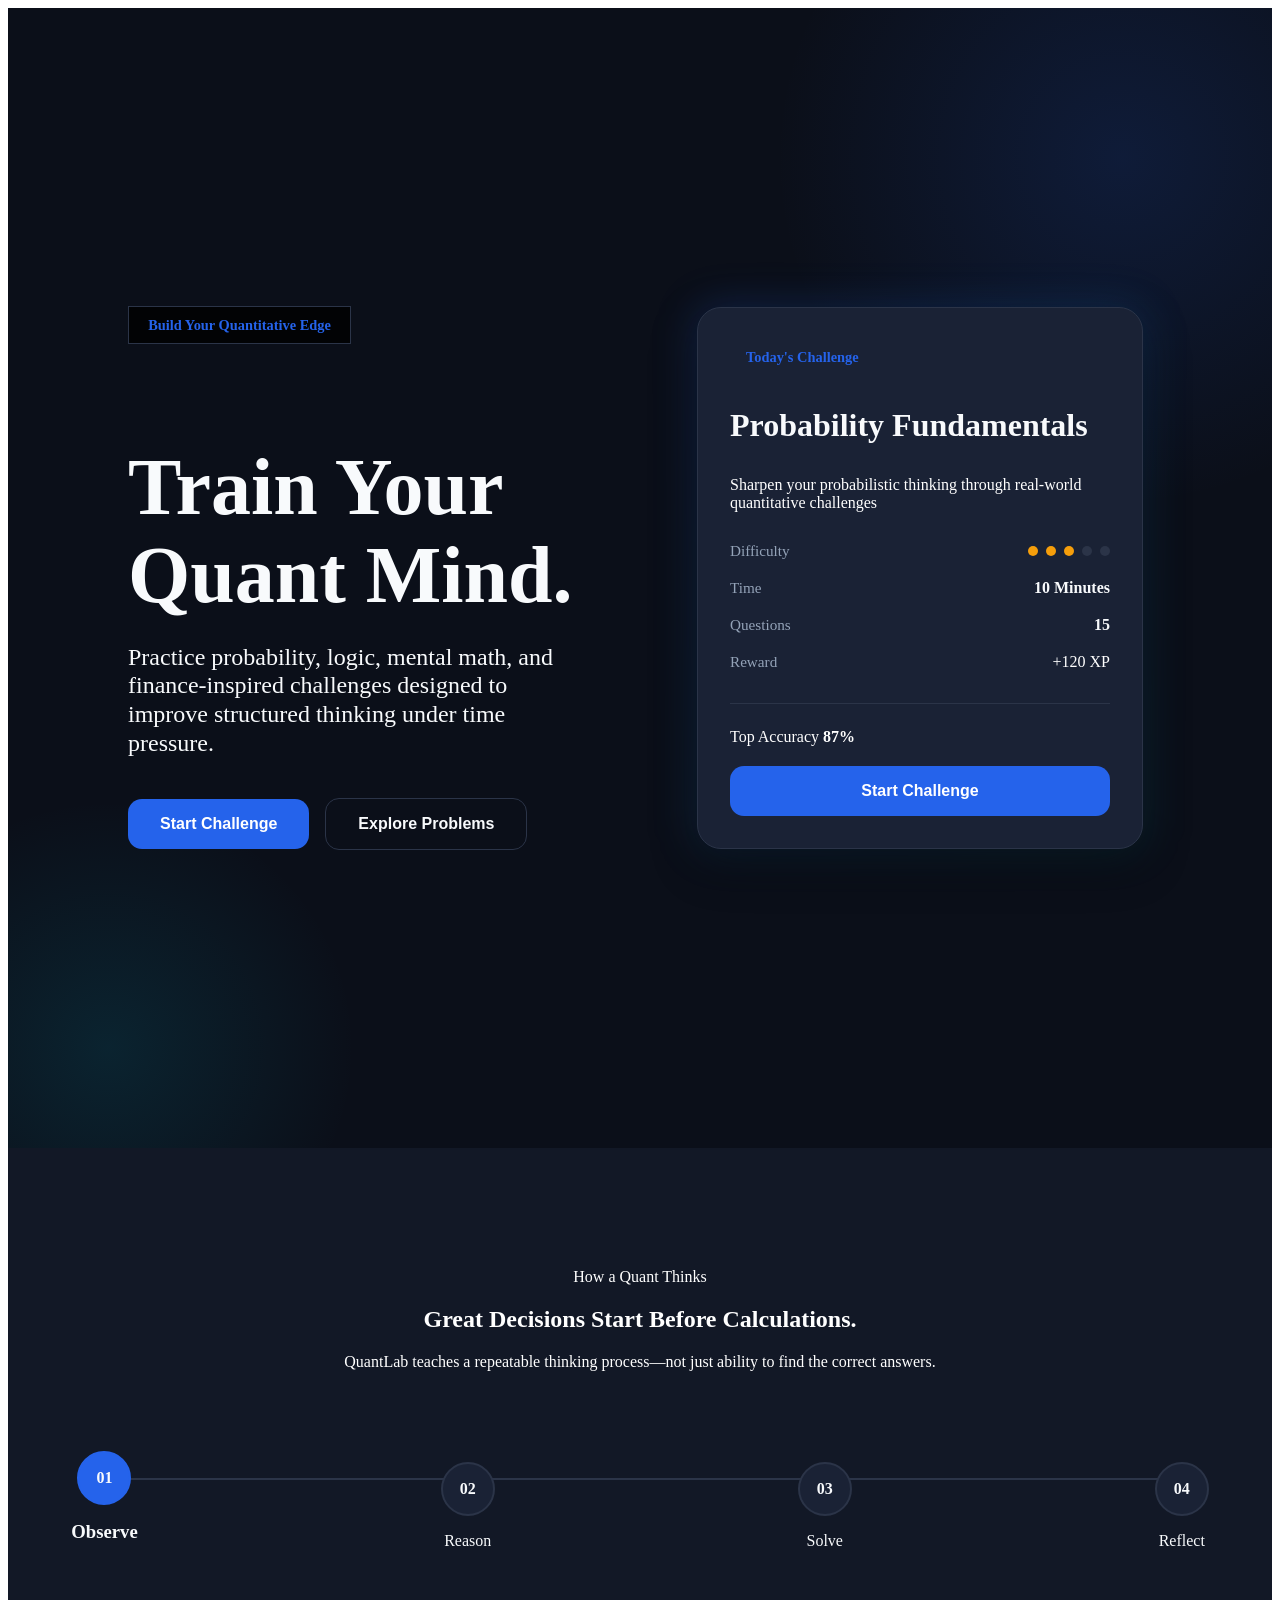
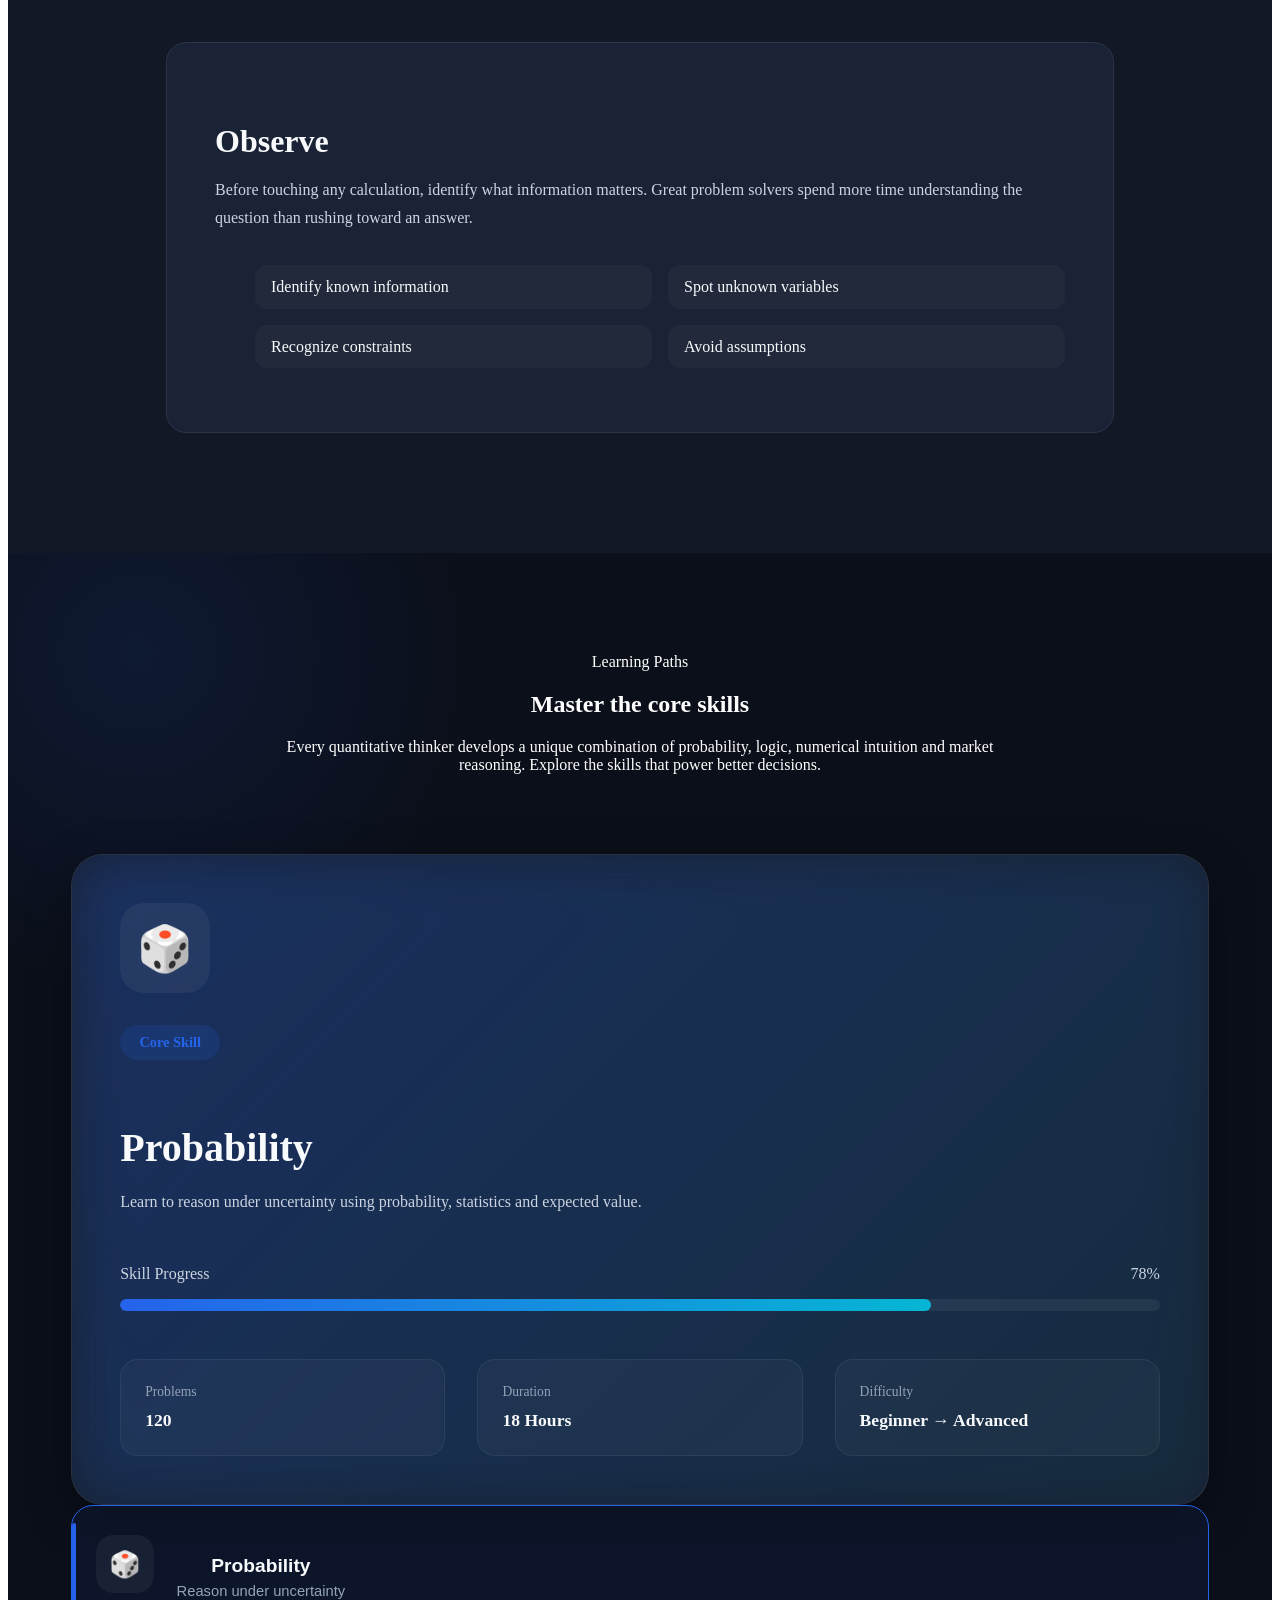
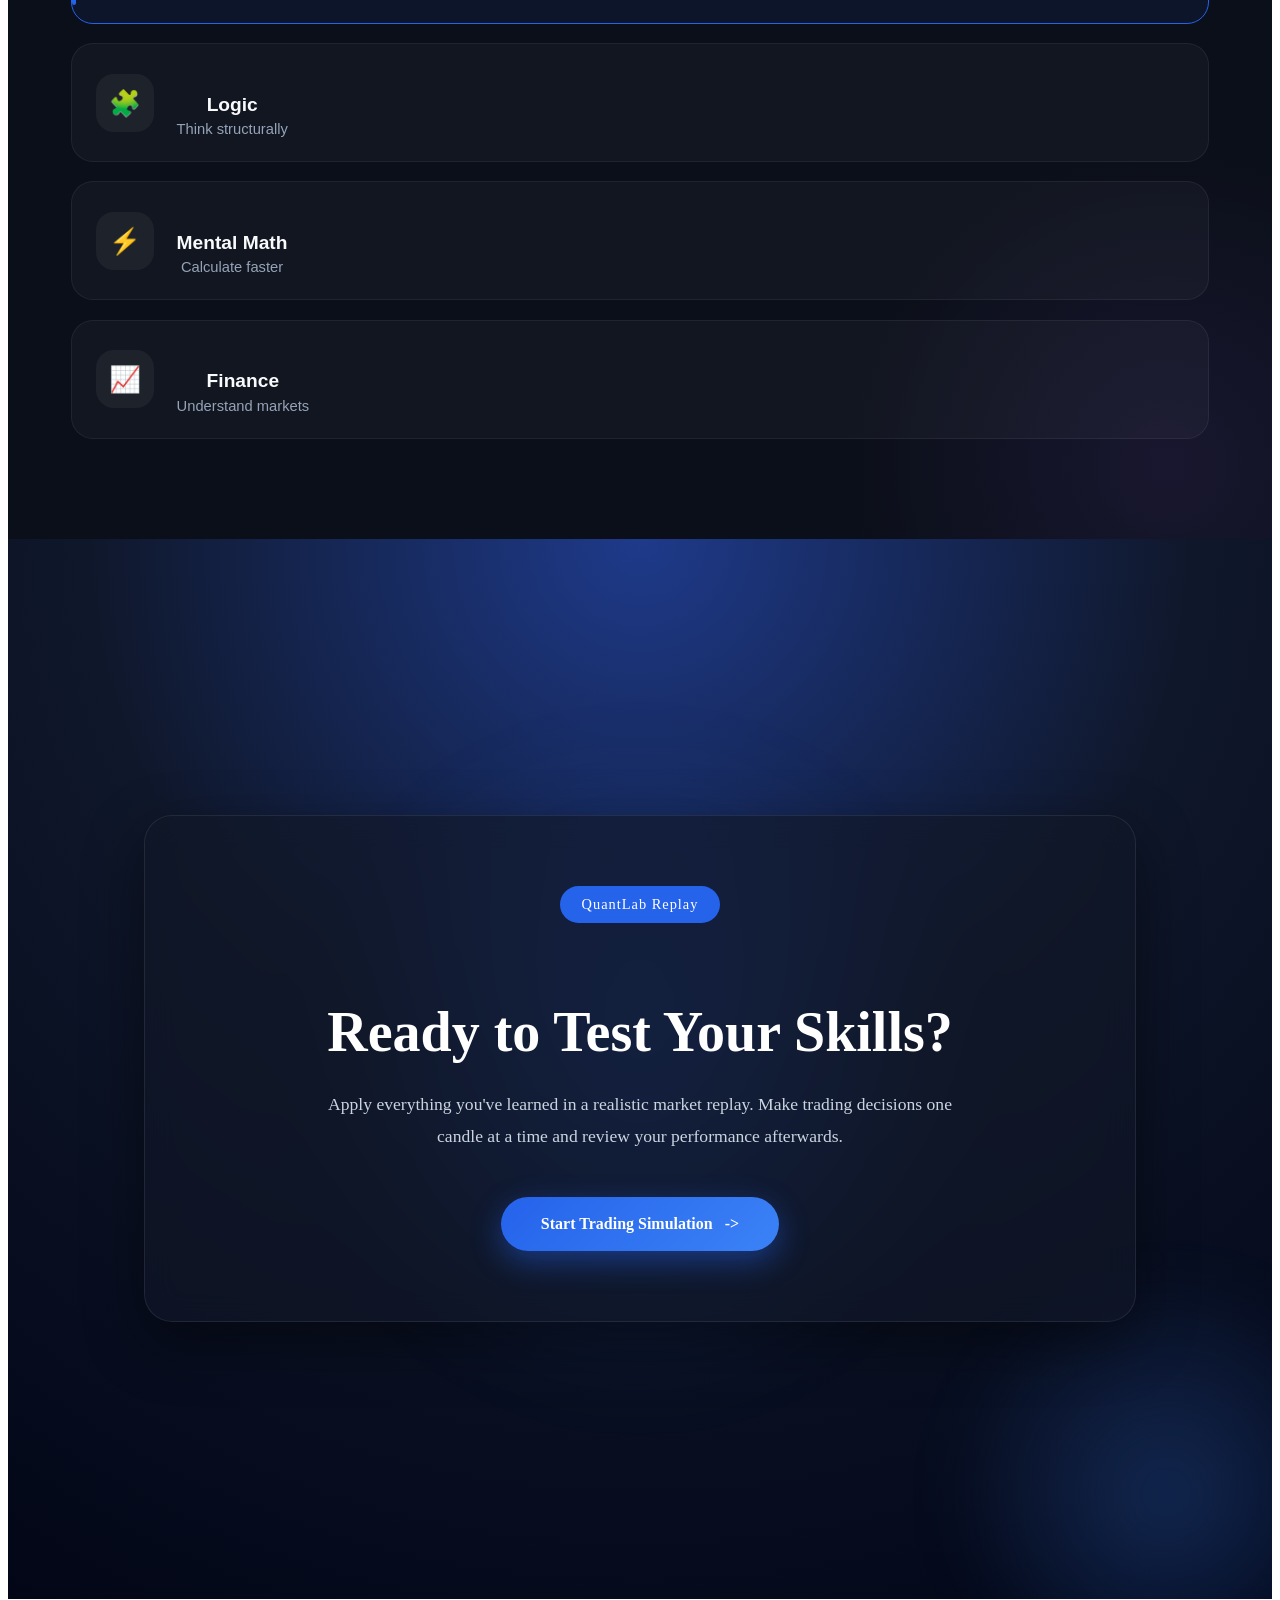
==== index.html @ b941dbea "Initial QuantLab MVP" ====
<!DOCTYPE html
<html lang="en">
<head>
    <meta charset="UTF-8">
    <meta name="viewport" content="width=device-width, initial-scale=1.0">
    <title>Document</title>
    <link rel="stylesheet" href="css/global.css">
    <link rel="stylesheet" href="css/theme.css">
    <link rel="stylesheet" href="css/header.css">
    <link rel="stylesheet" href="css/hero.css">
    <link rel="stylesheet" href="css/thinking.css">
    <link rel="stylesheet" href="css/footer.css">
    <link rel="stylesheet" href="css/daily-challenge.css">
    <link rel="stylesheet" href="css/responsive.css">
    <link rel="stylesheet" href="css/learning.css">
    <link rel="stylesheet" href="css/skills.css">
    <link rel="stylesheet" href="css/simulator.css">
    
    <!-- <link rel="stylesheet" href="css/daily-challenge.css"> -->
</head>
<body>
    
<main class="main">

    <!-- ================= HERO ================= -->

    <section class="hero">

        <div class="container">

            <div class="hero__content">

                <!-- Left Side -->
                <div class="hero__left">

                    <span class="hero__badge">
                        Build Your Quantitative Edge
                    </span>

                    <h1 class="hero__title">
                        Train Your Quant Mind.
                    </h1>

                    <p class="hero__description">
                        Practice probability, logic, mental math, and finance-inspired
                        challenges designed to improve structured thinking under
                        time pressure.
                    </p>

                    <div class="hero__buttons">

                        <button class="btn btn-primary">
                            Start Challenge
                        </button>

                        <button class="btn btn-secondary">
                            Explore Problems
                        </button>

                    </div>

                </div>

                <!-- Right Side -->

               <!-- Right Side -->

                <div class="hero__right">

                    <div class="hero-card">

                        <div class="hero-card__header">

                            <span class="hero-card__badge">
                                Today's Challenge
                            </span>

                        </div>

                        <div class="hero-card__body">

                            <h3 class="hero-card__title">
                                Probability Fundamentals
                            </h3>
                            <p>Sharpen your probabilistic thinking through real-world quantitative challenges</p>

                            <div class="hero-card__stats">

                                <div class="stat">

                                    <span class="stat__label">
                                        Difficulty
                                    </span>

                                    <div class="difficulty">

                                        <span class="difficulty__dot active"></span>
                                        <span class="difficulty__dot active"></span>
                                        <span class="difficulty__dot active"></span>

                                        <span class="difficulty__dot"></span>
                                        <span class="difficulty__dot"></span>

                                    </div> 

                                    <!-- <span class="stat__value medium">
                                        Medium
                                    </span> -->

                                </div>

                                <div class="stat">

                                    <span class="stat__label">
                                        Time
                                    </span>

                                    <span class="stat__value">
                                        10 Minutes
                                    </span>

                                </div>

                                <div class="stat">

                                    <span class="stat__label">
                                        Questions
                                    </span>

                                    <span class="stat__value">
                                        15
                                    </span>
                                    

                                </div>
                                <div class="stat">

                                <span class="stat__label">
                                    Reward
                                </span>

                                <span class="stat__reward">
                                    +120 XP
                                </span>

                               </div>

                            </div>

                        </div>

                        <div class="hero-card__footer">

                            <!-- <p>
                                🚀 Ready to test your reasoning?
                            </p> -->
                            <div class="hero-card__accuracy">

                                <span>
                                    Top Accuracy
                                </span>

                                <strong>
                                    87%
                                </strong>

                            </div>

                            <button class="btn btn-primary">
                                Start Challenge
                            </button>

                        </div>

                    </div>

                </div>

            </div>

        </div>

    </section>

 
<section class="thinking section">

    <div class="container">

        <div class="thinking__header">

            <span class="section__badge">
                How a Quant Thinks
            </span>

            <h2 class="section__title">
                Great Decisions Start Before Calculations.
            </h2>

            <p class="section__description">
                QuantLab teaches a repeatable thinking process—not just ability to find the correct answers.
            </p>

        </div>

        <div class="thinking__timeline">

            <!-- Steps -->
             <div class="thinking-step active "data-step="observe">

                <div class="thinking-step__circle">
                    01
                </div>

                <h3  class="thinking-step__title">Observe</h3>

            </div>
            <div class="thinking-step" data-step="reason">
                <div class="thinking-step__circle">02</div>
                <div class="thinking-step__title">Reason</div>
            </div>
            <div class="thinking-step" data-step="solve">
                <div class="thinking-step__circle">03</div>
                <div class="thinking-step__title">Solve</div>
            </div>
            <div class="thinking-step"  data-step="reflect">
                <div class="thinking-step__circle">04</div>
                <div class="thinking-step__title">Reflect</div>
            </div>

        </div>

        <div class="thinking__card">
            <h3 class="thinking__card-title" id="thinkingTitle">Observe</h3>
            <p class="thinking__card-description"id="thinkingDescription">Before touching any calculation, identify what information
                matters. Great problem solvers spend more time understanding
                the question than rushing toward an answer.</p>


            <ul class="thinking__list" id="thinkingList">
                 <li>Identify known information</li>

                <li>Spot unknown variables</li>

                <li>Recognize constraints</li>

                <li>Avoid assumptions</li>

            </ul>

        </div>

    </div>

</section>




 <!-- ================= MARKET ================= -->


</section>

              




<!-- ================= DAILY CHALLENGE ================= -->
<section class="skills section">
    <div class="container">
        <div class="skills__header">
            <span class="skills__badge">Learning Paths</span>
            <h2 class="section__title">Master the core skills</h2>
            <p> Every quantitative thinker develops a unique combination of
                probability, logic, numerical intuition and market reasoning.
                Explore the skills that power better decisions.</p>
        </div>
        <div class="skills__wrapper">
            <!-- LEFT -->
             <div class="skills__module">
                <div class="module__icon" id="moduleIcon">🎲</div>
                <span  class="module__badge" id="moduleBadge">Core skill</span>
                <h3 id="moduleTitle">Probability</h3>
                 <p id="moduleDescription">

                    Learn to reason under uncertainty using probability,
                    statistics and expected value.

                </p>
                <div class="module__progress">

                    <div class="progress__top">

                        <span>Skill Progress</span>

                        <span id="progressValue">
                            78%
                        </span>

                    </div>
                    <div class="progress__bar">

                        <div
                            class="progress__fill"
                            id="progressFill"
                            style="width:78%;">
                        </div>

                    </div>

                </div>

                <div class="module__stats">

                    <div>

                        <span>Problems</span>

                        <strong id="moduleProblems">

                            120

                        </strong>

                    </div>
                    <div>

                        <span>Duration</span>

                        <strong id="moduleHours">

                            18 Hours

                        </strong>

                    </div>

                    <div>

                        <span>Difficulty</span>

                        <strong id="moduleDifficulty">

                            Beginner → Advanced

                        </strong>

                    </div>


             </div>
        </div>
        <!-- RIGHT -->
         <div class="skills__selector">

                <button
                    class="skill-item active"
                    data-skill="probability">

                    <span>🎲</span>

                    <div>

                        <h4>Probability</h4>

                        <small>Reason under uncertainty</small>

                    </div>
                    </button>

                <button
                    class="skill-item"
                    data-skill="logic">

                    <span>🧩</span>

                    <div>

                        <h4>Logic</h4>

                        <small>Think structurally</small>

                    </div>

                </button>
                <button
                    class="skill-item"
                    data-skill="math">

                    <span>⚡</span>

                    <div>

                        <h4>Mental Math</h4>

                        <small>Calculate faster</small>

                    </div>

                </button>
                 <button
                    class="skill-item"
                    data-skill="finance">

                    <span>📈</span>

                    <div>

                        <h4>Finance</h4>

                        <small>Understand markets</small>

                    </div>

                </button>

            </div>

        </div>


    </div>
</section>





    <!-- ================= LEARNING SECTION================= -->
   <!-- ================= LEARNING PATHS ================= -->





    <!-- ================= QUOTE ================= -->

    <section class="quote">
        <div class="container">

        </div>
    </section>

    <!-- ================= CTA ================= -->

    <section class="cta">
        <div class="container">

        </div>
    </section>

</main>

<footer class="footer">

    <div class="container">

    </div>

</footer>

        <section class="start-simulator">
            <div class="simulation-card">
                <span class="simulation-tag">
                    QuantLab Replay
                </span>

                <h2>Ready to Test Your Skills?</h2>

                <p>
                    Apply everything you've learned in a realistic
                    market replay. Make trading decisions one candle
                    at a time and review your performance afterwards.
                </p>

                <a href="replay.html">
                    Start Trading Simulation 
                    <span>-></span>
                </a>

                
            </div>

        </section>


    <script src="js/challenges.js"></script>
    <script src="js/main.js"></script>
   
    
</body>
</html>
---- css/global.css ----
body{
    color: white;
}

.container{
    width:min(1200px,90%);
    margin:auto;
}


.section{
    padding:var(--section-padding) 0;
}

.flex{
    display:flex;
}

.grid{
    display:grid;
}

.text-center{
    text-align:center;
}

.hidden{
    display:none;
}
.btn{

    border: none;
    outline: none;

    cursor: pointer;

    padding: 1rem 2rem;

    border-radius: var(--radius-md);

    font-size: 1rem;

    font-weight: 600;

    transition: var(--transition);

}

.btn-primary{
    background-color: var(--primary-color);
    color: white;
}

.btn-primary:hover{
    background-color: var(--primary-hover);
    transform: translateY(-2px);
}

.btn-secondary{
    background: transparent;
    color: var(--text-primary);
    border: 1px solid var(--border-color);
}

.btn-secondary:hover{
    background: var(--bg-card);
}
---- css/theme.css ----
:root{
    --warning: #F59E0B;

    /* ========= Brand ========= */

    --primary-color:#2563EB;
    --primary-hover:#1D4ED8;

    --secondary-color:#06B6D4;
    --secondary-hover:#0891B2;

    --accent-color:#8B5CF6;

    /* ========= Background ========= */

    --bg-primary:#0B0F19;
    --bg-secondary:#121826;
    --bg-card:#1A2235;
    --bg-card-hover:#222C44;

    /* ========= Text ========= */

    --text-primary:#F8FAFC;
    --text-secondary:#CBD5E1;
    --text-muted:#94A3B8;

    /* ========= Status ========= */

    --success:#22C55E;
    --warning:#F59E0B;
    --danger:#EF4444;
    --info:#38BDF8;

    /* ========= Border ========= */

    --border-color:#2B3448;

    /* ========= Shadows ========= */

    --shadow-sm:0 2px 8px rgba(0,0,0,.15);
    --shadow-md:0 8px 24px rgba(0,0,0,.25);
    --shadow-lg:0 15px 45px rgba(0,0,0,.35);

    /* ========= Radius ========= */

    --radius-sm:8px;
    --radius-md:14px;
    --radius-lg:22px;
    --radius-xl:30px;

    /* ========= Spacing ========= */

    --space-xs:8px;
    --space-sm:16px;
    --space-md:24px;
    --space-lg:48px;
    --space-xl:80px;
    --space-2xl:120px;

    /* ========= Typography ========= */

    --font-primary:'Inter',sans-serif;

    --fs-xs:12px;
    --fs-sm:14px;
    --fs-base:16px;
    --fs-lg:20px;
    --fs-xl:28px;
    --fs-2xl:40px;
    --fs-3xl:56px;
    --fs-4xl:72px;

    --fw-light:300;
    --fw-normal:400;
    --fw-medium:500;
    --fw-semibold:600;
    --fw-bold:700;
    --fw-black:800;

    /* ========= Layout ========= */

    --container-width:1200px;
    --section-padding:100px;

    /* ========= Animation ========= */

    --transition-fast:.2s ease;
    --transition:.3s ease;
    --transition-slow:.5s ease;

}
---- css/hero.css ----
.hero{
    min-height: 100vh;
    display: flex;
    align-items: center;
    padding:var(--space-2xl);
    background-color: var(--bg-primary);
    position: relative;
    overflow: hidden;
}

.hero::before{
    content: "";
    position: absolute;

     width: 700px;
    height: 700px;
      top: -200px;
    right: -200px;

    border-radius: 50%;

    background: radial-gradient(
        circle,
        rgba(37,99,235,0.15) 0%,
        rgba(37,99,235,0) 70%
    );

    pointer-events: none;

}

.hero::after{
    content: "";
    position: absolute;

    width: 500px;
    height: 500px;

    bottom: -150px;
    left: -150px;

    border-radius: 50%;

    background: radial-gradient(
        circle,
        rgba(6,182,212,.12),
        transparent 70%
    );

    pointer-events: none;
}
.hero .container{
    width: 100%;
    position: relative;
    z-index: 2;
}

.hero__content{
    display: flex;
    justify-content: space-between;
    align-items: center;
    gap: 6rem;

}

.hero__left{
    flex: 1;
    max-width: 650px;
}

.hero__badge{
    display: inline-block;
    padding: .6rem 1.2rem;
    border: 1px solid var(--border-color);
    

    /* background: rgba(37,99,235,.08); */
    background-color: rgba(0, 0, 0, 0.8);
    color: var(--primary-color);
    font-size: .9rem;
    font-weight: 600;
    margin-bottom: 2rem;
}

.hero__title{
    font-size: clamp(3rem,7vw,5rem);
    font-weight:800;
    line-height:1.1;
    color: var(--text-primary);
    margin-bottom: 1.5rem;

}

.hero__description{
    font-size: 1.5rem;
    color: var(--text-primary);
    line-height: 1.8rem;
    max-width: 560px;
    margin-bottom: 2.5rem;
}

.hero__buttons{
    display: flex;
    gap: 1rem;
    align-items: center;
    flex-wrap: wrap;

}

.hero__right{
    flex: 1;
    display: flex;
    justify-content: center;
}

.hero-card{
    width: 380px;
    background-color: var(--bg-card);
    border:1px solid var(--border-color);
    border-radius: 24px;
    padding: 2rem;
    box-shadow: var(--shadow-lg);
    transition: var(--transition);
   

}

.hero-card:hover{
    transform: translateY(-8px);

}

.hero-card__header{
    margin-bottom: 2rem;

}

.hero-card__badge{
    display: inline-flex;
    align-items: center;
    padding: .55rem 1rem;
    border-radius: 999px;
    /* background-color:rgba(37,99,235,.15); */
    color:var(--primary-color);
    font-weight:600;
    font-size:.9rem; 
} 
.hero-card__title{

    color:var(--text-primary);

    font-size:2rem;

    margin-bottom:2rem;

}

.hero-card__stats{

    display:flex;

    flex-direction:column;

    gap:1.2rem;

}
.stat{

    display:flex;

    justify-content:space-between;

    align-items:center;

}

.stat__label{

    color:var(--text-muted);

    font-size:.95rem;

}

.stat__value{

    color:var(--text-primary);

    font-weight:600;

}
.medium{

    color:#F59E0B;

}

.hero-card__footer{

    margin-top:2rem;

    padding-top:1.5rem;

    border-top:1px solid var(--border-color);

}

.hero-card__footer p{

    color:var(--text-secondary);

    margin-bottom:1.5rem;

}

.hero-card .btn{

    width:100%;

}


.hero-card{
    position: relative;
}

.hero-card::before {
    content: "";
    position: absolute;
    inset: -2px;
    border-radius: inherit;
    background: linear-gradient(
        135deg,
        rgba(37, 99, 235, 0.25),
        rgba(6, 182, 212, 0.15)
    );
    z-index: -1;
    filter: blur(20px);
}

.hero-card:hover{

    transform:translateY(-8px) scale(1.02);

    box-shadow:0 25px 60px rgba(0,0,0,.45);
    /* transform: 1s; */

}

.hero-card__accuracy{
    margin-bottom: 20px;
}

.hero-card__body p{
    margin-bottom: 30px;
}


.difficulty{
    display: flex;
    align-items: center;
    gap: 0.5rem;
}

.difficulty__dot{
    width: 10px;
    height: 10px;
    border-radius: 50%;
    background: var(--border-color);
    transition: var(--transition);
}

.difficulty__dot.active{
    background: var(--warning);
}
---- css/thinking.css ----
/* .features{
    padding: var(--space-2xl) 0;
    /* border: 2px solid red; */
    /* background-color: var(--bg-secondary); */

/* }
.features__heading{
    text-align:center;
    max-width:700px;
    margin:0 auto 5rem;
    margin-bottom: 6rem;
} */

/* .features__grid{

    display:grid;

    grid-template-columns:repeat(4,1fr);

    gap:2rem; */

/* }

.feature-card{

    background:var(--bg-card);

    border:1px solid var(--border-color);

    border-radius:20px;

    padding:2rem;

   display: flex;
   transform: 0.3s ease;
   flex-direction: column;
   justify-content: flex-start;

} */

/* .feature-card:hover{

    transform:translateY(-10px);

    border-color:var(--primary-color);
    box-shadow: 0 20px 50px rgba(235, 65, 65, 0.35);
}

.feature-card__number{

    font-size:3rem;

    font-weight:800;

    color:rgba(37,99,235,.2); */

    /* margin-bottom:2rem;

}
.feature-card__description{

    color:var(--text-secondary);

    line-height:1.8;

}
.section__badge{
    color: var(--primary-color);
    text-transform: uppercase;
    letter-spacing: 2px;
    font-weight: 600;
}
.section__title{
    color: var(--text-primary);
    font-size: clamp(2.5rem, 5vw, 4rem);
    font-weight: 800;
    margin:1rem 0;

}

.section__description{
    color: var(--text-secondary);
    font-size: 1.1rem;
    line-height: 1.8;
    margin: 0 auto;
    max-width: 700px;
}

.feature-card__title{
    color: var(--text-primary);
    font-size: 1.5rem;
    margin-bottom: 1rem;
} */ 

.thinking{
    padding: var(--space-2xl) 0;
    background: var(--bg-secondary);
}

.thinking__header{
    text-align:center;
    max-width:800px;
    margin:0 auto 5rem;
}
.thinking__timeline{

    display:flex;

    justify-content:space-between;

    align-items:center;

    margin-bottom:5rem;

    position:relative;

}
.thinking__timeline::before{

    content:"";

    position:absolute;

    left:3%;

    right:3%;

    top:27px;

    height:2px;

    background:var(--border-color);

    z-index:0;

}
.thinking-step{

    position:relative;

    z-index:2;

    text-align:center;

    cursor:pointer;

}
.thinking-step__circle{

    width:50px;

    height:50px;

    border-radius:50%;

    display:flex;

    justify-content:center;

    align-items:center;

    margin:auto;

    background:var(--bg-card);

    border:2px solid var(--border-color);

    color:var(--text-primary);

    font-weight:700;

    transition:var(--transition);

}
.thinking-step.active .thinking-step__circle{

    background:var(--primary-color);

    border-color:var(--primary-color);

}
.thinking-step__title{

    margin-top:1rem;

    color:var(--text-primary);

}
.thinking__card{

    max-width:850px;

    margin:auto;

    background:var(--bg-card);

    border:1px solid var(--border-color);

    border-radius:20px;

    padding:3rem;

}
.thinking__card-title{

    font-size:2rem;

    margin-bottom:1rem;

    color:var(--text-primary);

}
.thinking__card-description{

    color:var(--text-secondary);

    line-height:1.8;

    margin-bottom:2rem;

}
.thinking__list{

    display:grid;

    grid-template-columns:repeat(2,1fr);

    gap:1rem;

    list-style:none;

}

.thinking__list li{

    color:var(--text-primary);

    padding:.8rem 1rem;

    background:rgba(255,255,255,.03);

    border-radius:12px;

}
---- css/daily-challenge.css ----
/* ================= DAILY CHALLENGE ================= */

.daily-challenge{
    position: relative;
    overflow: hidden;
    padding: var(--section-padding) 0;
    background: var(--bg-primary);
}

/* Green Glow */

.daily-challenge::before{

    content:"";

    position:absolute;

    width:700px;
    height:700px;

    top:-220px;
    right:-220px;

    border-radius:50%;

    background:radial-gradient(
        circle,
        rgba(34,197,94,.18) 0%,
        rgba(34,197,94,0) 70%
    );

    pointer-events:none;

}

/* Red Glow */

.daily-challenge::after{

    content:"";

    position:absolute;

    width:550px;
    height:550px;

    bottom:-180px;
    left:-180px;

    border-radius:50%;

    background:radial-gradient(
        circle,
        rgba(239,68,68,.12) 0%,
        rgba(239,68,68,0) 70%
    );

    pointer-events:none;

}

/* Keep content above glow */

.daily-challenge .container{

    position:relative;

    z-index:2;

}
.challenge-card{

    position:relative;

    max-width:980px;

    margin:auto;

    padding:3rem;

    display:flex;

    flex-direction:column;

    gap:2rem;

    background:rgba(26,34,53,.92);

    border:1px solid rgba(255,255,255,.08);

    border-radius:30px;

    backdrop-filter:blur(18px);

    box-shadow:
        0 25px 60px rgba(0,0,0,.45);

    transition:var(--transition);

    overflow:hidden;
    isolation: isolate;

}
.challenge-card::before{

    content:"";

    position:absolute;

    inset:-2px;

    border-radius:inherit;

    background:linear-gradient(
        135deg,
        rgba(34,197,94,.12),
        rgba(239,68,68,.08)
    );

    filter:blur(25px);

    z-index:-1;

}
.challenge-card:hover{

    transform:translateY(-8px) scale(1.01);

    box-shadow:
        0 30px 70px rgba(0,0,0,.5);

}
.challenge-stat{

    background:rgba(11,15,25,.65);

    border:1px solid rgba(255,255,255,.06);

    border-radius:18px;

    padding:1.4rem;

    transition:.3s;

}

.challenge-stat:hover{

    border-color:rgba(34,197,94,.3);

    transform:translateY(-3px);

}
.challenge-question{

    padding:3rem;

    background:rgba(11,15,25,.65);

    border:1px solid rgba(255,255,255,.06);

    border-radius:24px;

}
/* .option-btn{

    background:rgba(255,255,255,.02);

    border:1px solid rgba(255,255,255,.08);

    transition:.3s;

} */

.option-btn:hover{

    transform:translateY(-3px);

    border-color:#22C55E;

    background:rgba(34,197,94,.08);

}
.challenge-answer{

    max-height:0;

    overflow:hidden;

    opacity:0;

    margin-top:0;

    transition:
    max-height .5s ease,
    opacity .35s ease,
    margin .35s ease;

}

.challenge-answer.show{

    max-height:300px;

    opacity:1;

    margin-top:2rem;

}
.option-btn{

    position:relative;

    transition:.3s;

}

.option-btn.correct{

    background:#1F5C36;

    border-color:#22C55E;

    color:white;

}

.option-btn.wrong{

    background:#5A1E1E;

    border-color:#EF4444;

    color:white;

}

.option-btn.disabled{

    opacity:.45;

    pointer-events:none;

}
#challengeFeedback{

    color:var(--text-secondary);

    font-weight:600;

    font-size:1rem;

}
---- css/learning.css ----
.learning{
    position: relative;
    overflow: hidden;
    background: var(--bg-primary);
}

.learning::before{

    content:"";

    position:absolute;

    width:700px;
    height:700px;

    top:-220px;
    left:-220px;

    border-radius:50%;

    background:radial-gradient(
        circle,
        rgba(37,99,235,.12),
        transparent 70%
    );

    pointer-events:none;

}

.learning::after{

    content:"";

    position:absolute;

    width:550px;
    height:550px;

    bottom:-180px;
    right:-180px;

    border-radius:50%;

    background:radial-gradient(
        circle,
        rgba(139,92,246,.10),
        transparent 70%
    );

    pointer-events:none;

}

.learning .container{

    position:relative;

    z-index:2;

}


.learning__header{

    max-width:760px;

    margin:auto;

    text-align:center;

    margin-bottom:5rem;

}

/* ================= GRID ================= */

.learning__grid{

    display:grid;

    grid-template-columns:repeat(2,1fr);

    gap:2rem;

}
.skill-card{

    position:relative;

    overflow:hidden;

    background:rgba(26,34,53,.92);

    border:1px solid rgba(255,255,255,.08);

    border-radius:28px;

    padding:2.5rem;

    transition:.4s ease;

    backdrop-filter:blur(18px);

    box-shadow:var(--shadow-md);

}
.skill-card:hover{

    transform:translateY(-10px);

    box-shadow:0 30px 60px rgba(0,0,0,.45);

}
.skill-card::before{

    content:"";

    position:absolute;

    inset:-2px;

    border-radius:inherit;

    z-index:-1;

    filter:blur(28px);

    opacity:.7;

}

.probability::before{

    background:linear-gradient(
        135deg,
        rgba(37,99,235,.35),
        transparent
    );

}
.logic::before{

    background:linear-gradient(
        135deg,
        rgba(139,92,246,.35),
        transparent
    );

}

.math::before{

    background:linear-gradient(
        135deg,
        rgba(34,197,94,.35),
        transparent
    );

}
.finance::before{

    background:linear-gradient(
        135deg,
        rgba(245,158,11,.35),
        transparent
    );

}
.skill-card__icon{

    width:70px;

    height:70px;

    display:flex;

    justify-content:center;

    align-items:center;

    font-size:2rem;

    border-radius:20px;

    background:rgba(255,255,255,.05);

    margin-bottom:2rem;

    transition:.4s;

}

.skill-card:hover .skill-card__icon{

    transform:scale(1.12) rotate(-8deg);

}
.skill-card h3{

    font-size:1.8rem;

    margin-bottom:1rem;

    color:var(--text-primary);

}

/* ================= DESCRIPTION ================= */

.skill-card p{

    color:var(--text-secondary);

    line-height:1.8;

    margin-bottom:2rem;

}

/* ================= PROGRESS ================= */

.skill-progress{

    margin-bottom:2rem;

}
.skill-progress__bar{

    width:100%;

    height:10px;

    background:rgba(255,255,255,.06);

    border-radius:999px;

    overflow:hidden;

    margin-bottom:.8rem;

}

.skill-progress__fill{

    height:100%;

    border-radius:999px;

    transition:1s;

}
.probability .skill-progress__fill{

    background:#2563EB;

}

.logic .skill-progress__fill{

    background:#8B5CF6;

}

.math .skill-progress__fill{

    background:#22C55E;

}

.finance .skill-progress__fill{

    background:#F59E0B;

}

.skill-progress span{

    font-size:.9rem;

    color:var(--text-muted);

}
.skill-card__footer{

    display:flex;

    justify-content:space-between;

    color:var(--text-muted);

    font-size:.9rem;

    border-top:1px solid rgba(255,255,255,.08);

    padding-top:1.5rem;

}
.probability:hover{

    border-color:#2563EB;

}

.logic:hover{

    border-color:#8B5CF6;

}

.math:hover{

    border-color:#22C55E;

}

.finance:hover{

    border-color:#F59E0B;

}
@media(max-width:900px){

    .learning__grid{

        grid-template-columns:1fr;

    }

}
---- css/skills.css ----
.skills{
    position: relative;
    overflow: hidden;
    background: var(--bg-primary);
}
.skills::before{

    content:"";

    position:absolute;

    width:700px;
    height:700px;

    top:-250px;
    left:-220px;

    border-radius:50%;

    background:radial-gradient(
        circle,
        rgba(37,99,235,.12),
        transparent 70%
    );

    pointer-events:none;

}
.skills::after{

    content:"";

    position:absolute;

    width:650px;
    height:650px;

    right:-220px;
    bottom:-250px;

    border-radius:50%;

    background:radial-gradient(
        circle,
        rgba(139,92,246,.10),
        transparent 70%
    );

    pointer-events:none;

}
.skills .container{

    position:relative;

    z-index:2;

}

.skills__header{

    max-width:760px;

    margin:auto;

    text-align:center;

    margin-bottom:5rem;

}
skills__wrapper{

    display:grid;

    grid-template-columns:1.4fr .9fr;

    gap:3rem;

    align-items:center;

}
/* ================= MODULE ================= */

.skills__module{

    position:relative;

    overflow:hidden;

    padding:3rem;

    border-radius:32px;

    background:rgba(26,34,53,.92);

    border:1px solid rgba(255,255,255,.08);

    backdrop-filter:blur(20px);

    box-shadow:var(--shadow-lg);

    transition:.45s;

}

.skills__module:hover{

    transform:
        perspective(1400px)
        rotateX(3deg)
        rotateY(-3deg)
        translateY(-10px);

}

/* glow */

.skills__module::before{

    content:"";

    position:absolute;

    inset:-2px;

    border-radius:inherit;

    background:
        linear-gradient(
            135deg,
            rgba(37,99,235,.25),
            rgba(6,182,212,.08)
        );

    filter:blur(28px);

    z-index:-1;

}
.module__icon{

    width:90px;

    height:90px;

    display:flex;

    justify-content:center;

    align-items:center;

    font-size:2.8rem;

    border-radius:24px;

    background:rgba(255,255,255,.05);

    margin-bottom:2rem;

    transition:.4s;

}

.skills__module:hover .module__icon{

    transform:
        translateY(-8px)
        scale(1.08)
        rotate(-8deg);

}
.module__badge{

    display:inline-block;

    padding:.55rem 1.2rem;

    border-radius:999px;

    background:rgba(37,99,235,.15);

    color:var(--primary-color);

    font-size:.9rem;

    font-weight:600;

    margin-bottom:1.5rem;

}
.skills__module h3{

    font-size:2.5rem;

    color:var(--text-primary);

    margin-bottom:1rem;

}
.skills__module p{

    color:var(--text-secondary);

    line-height:1.9;

    margin-bottom:3rem;

    max-width:560px;

}
.module__progress{

    margin-bottom:3rem;

}

.progress__top{

    display:flex;

    justify-content:space-between;

    margin-bottom:1rem;

    color:var(--text-secondary);

}

.progress__bar{

    height:12px;

    background:rgba(255,255,255,.06);

    border-radius:999px;

    overflow:hidden;

}

.progress__fill{

    width:0;

    height:100%;

    border-radius:999px;

    background:linear-gradient(
        90deg,
        #2563EB,
        #06B6D4
    );

    transition:1s;

}
.module__stats{

    display:grid;

    grid-template-columns:repeat(3,1fr);

    gap:2rem;

}

.module__stats div{

    background:rgba(255,255,255,.03);

    border:1px solid rgba(255,255,255,.06);

    padding:1.5rem;

    border-radius:18px;

}

.module__stats span{

    display:block;

    color:var(--text-muted);

    font-size:.85rem;

    margin-bottom:.6rem;

}

.module__stats strong{

    color:var(--text-primary);

    font-size:1.1rem;

}
/* =======================================================
                    SKILL NAVIGATION
======================================================= */

.skills__selector{

    display:flex;

    flex-direction:column;

    gap:1.2rem;

}
.skill-item{

    position:relative;

    display:flex;

    align-items:center;

    gap:1.4rem;

    width:100%;

    padding:1.5rem;

    background:rgba(255,255,255,.03);

    border:1px solid rgba(255,255,255,.06);

    border-radius:22px;

    cursor:pointer;

    transition:.35s;

    overflow:hidden;

}
.skill-item::before{

    content:"";

    position:absolute;

    left:0;

    top:50%;

    transform:translateY(-50%);

    width:4px;

    height:0;

    border-radius:999px;

    background:#2563EB;

    transition:.35s;

}
.skill-item:hover{

    transform:translateX(10px);

    border-color:rgba(37,99,235,.35);

    background:rgba(37,99,235,.06);

}
.skill-item.active{

    border-color:#2563EB;

    background:rgba(37,99,235,.08);

}

.skill-item.active::before{

    height:70%;

}
.skill-item span{

    width:58px;

    height:58px;

    display:flex;

    justify-content:center;

    align-items:center;

    border-radius:18px;

    background:rgba(255,255,255,.05);

    font-size:1.6rem;

    transition:.35s;

}
.skill-item:hover span{

    transform:scale(1.1);

}
.skill-item h4{

    font-size:1.2rem;

    color:var(--text-primary);

    margin-bottom:.35rem;

}

.skill-item small{

    color:var(--text-muted);

    font-size:.92rem;

}
.skill-item:nth-child(1)::before{

    background:#2563EB;

}

.skill-item:nth-child(2)::before{

    background:#8B5CF6;

}

.skill-item:nth-child(3)::before{

    background:#22C55E;

}

.skill-item:nth-child(4)::before{

    background:#F59E0B;

}
@media(max-width:1000px){

.skills__wrapper{

    grid-template-columns:1fr;

}

.skills__selector{

    margin-top:2rem;

}

}
---- css/simulator.css ----
/* ===========================
   START SIMULATOR SECTION
=========================== */

.start-simulator{

    position: relative;
    min-height: 100vh;

    display: flex;
    justify-content: center;
    align-items: center;

    padding: 80px 20px;

    overflow: hidden;

    background:
        radial-gradient(circle at top,#1e3a8a 0%,#0f172a 45%,#020617 100%);
}


/* Animated 3D background */

.start-simulator::before{

    content:"";

    position:absolute;

    width:650px;
    height:650px;

    border-radius:50%;

    background:
        radial-gradient(circle,
        rgba(37,99,235,.35),
        transparent 70%);

    filter:blur(40px);

    animation:floatOne 12s ease-in-out infinite;

}

.start-simulator::after{

    content:"";

    position:absolute;

    width:450px;
    height:450px;

    right:-120px;
    bottom:-120px;

    border-radius:50%;

    background:
        radial-gradient(circle,
        rgba(59,130,246,.25),
        transparent 70%);

    filter:blur(30px);

    animation:floatTwo 10s ease-in-out infinite;

}


/* ===========================
   CARD
=========================== */

.simulation-card{

    position:relative;

    z-index:2;

    width:min(850px,90%);

    padding:70px;

    text-align:center;

    border-radius:28px;

    background:rgba(17,24,39,.65);

    backdrop-filter:blur(16px);

    border:1px solid rgba(255,255,255,.08);

    box-shadow:
        0 20px 60px rgba(0,0,0,.45);

}


/* ===========================
   TAG
=========================== */

.simulation-tag{

    display:inline-block;

    padding:10px 22px;

    border-radius:999px;

    background:#2563eb;

    color:white;

    font-size:.9rem;

    letter-spacing:1px;

    margin-bottom:30px;

}


/* ===========================
   TEXT
=========================== */

.simulation-card h2{

    font-size:3.5rem;

    color:white;

    margin-bottom:25px;

}

.simulation-card p{

    max-width:650px;

    margin:auto;

    line-height:1.8;

    font-size:1.1rem;

    color:#cbd5e1;

}


/* ===========================
   BUTTON
=========================== */

.simulation-card a{

    display:inline-flex;

    align-items:center;

    gap:12px;

    margin-top:45px;

    padding:18px 40px;

    border-radius:50px;

    text-decoration:none;

    color:white;

    font-weight:600;

    background:linear-gradient(
        135deg,
        #2563eb,
        #3b82f6
    );

    transition:.35s;

    box-shadow:
        0 10px 30px rgba(37,99,235,.45);

}

.simulation-card a:hover{

    transform:
        translateY(-5px)
        scale(1.04);

    box-shadow:
        0 20px 40px rgba(37,99,235,.55);

}

.simulation-card a span{

    transition:.35s;

}

.simulation-card a:hover span{

    transform:translateX(8px);

}


/* ===========================
   ANIMATION
=========================== */

@keyframes floatOne{

    0%,100%{

        transform:
            translate(-120px,-80px)
            scale(1);

    }

    50%{

        transform:
            translate(60px,40px)
            scale(1.2);

    }

}

@keyframes floatTwo{

    0%,100%{

        transform:
            translate(0,0)
            scale(1);

    }

    50%{

        transform:
            translate(-80px,-60px)
            scale(.85);

    }

}
---- css/daily-challenge.css ----
/* ================= DAILY CHALLENGE ================= */

.daily-challenge{
    position: relative;
    overflow: hidden;
    padding: var(--section-padding) 0;
    background: var(--bg-primary);
}

/* Green Glow */

.daily-challenge::before{

    content:"";

    position:absolute;

    width:700px;
    height:700px;

    top:-220px;
    right:-220px;

    border-radius:50%;

    background:radial-gradient(
        circle,
        rgba(34,197,94,.18) 0%,
        rgba(34,197,94,0) 70%
    );

    pointer-events:none;

}

/* Red Glow */

.daily-challenge::after{

    content:"";

    position:absolute;

    width:550px;
    height:550px;

    bottom:-180px;
    left:-180px;

    border-radius:50%;

    background:radial-gradient(
        circle,
        rgba(239,68,68,.12) 0%,
        rgba(239,68,68,0) 70%
    );

    pointer-events:none;

}

/* Keep content above glow */

.daily-challenge .container{

    position:relative;

    z-index:2;

}
.challenge-card{

    position:relative;

    max-width:980px;

    margin:auto;

    padding:3rem;

    display:flex;

    flex-direction:column;

    gap:2rem;

    background:rgba(26,34,53,.92);

    border:1px solid rgba(255,255,255,.08);

    border-radius:30px;

    backdrop-filter:blur(18px);

    box-shadow:
        0 25px 60px rgba(0,0,0,.45);

    transition:var(--transition);

    overflow:hidden;
    isolation: isolate;

}
.challenge-card::before{

    content:"";

    position:absolute;

    inset:-2px;

    border-radius:inherit;

    background:linear-gradient(
        135deg,
        rgba(34,197,94,.12),
        rgba(239,68,68,.08)
    );

    filter:blur(25px);

    z-index:-1;

}
.challenge-card:hover{

    transform:translateY(-8px) scale(1.01);

    box-shadow:
        0 30px 70px rgba(0,0,0,.5);

}
.challenge-stat{

    background:rgba(11,15,25,.65);

    border:1px solid rgba(255,255,255,.06);

    border-radius:18px;

    padding:1.4rem;

    transition:.3s;

}

.challenge-stat:hover{

    border-color:rgba(34,197,94,.3);

    transform:translateY(-3px);

}
.challenge-question{

    padding:3rem;

    background:rgba(11,15,25,.65);

    border:1px solid rgba(255,255,255,.06);

    border-radius:24px;

}
/* .option-btn{

    background:rgba(255,255,255,.02);

    border:1px solid rgba(255,255,255,.08);

    transition:.3s;

} */

.option-btn:hover{

    transform:translateY(-3px);

    border-color:#22C55E;

    background:rgba(34,197,94,.08);

}
.challenge-answer{

    max-height:0;

    overflow:hidden;

    opacity:0;

    margin-top:0;

    transition:
    max-height .5s ease,
    opacity .35s ease,
    margin .35s ease;

}

.challenge-answer.show{

    max-height:300px;

    opacity:1;

    margin-top:2rem;

}
.option-btn{

    position:relative;

    transition:.3s;

}

.option-btn.correct{

    background:#1F5C36;

    border-color:#22C55E;

    color:white;

}

.option-btn.wrong{

    background:#5A1E1E;

    border-color:#EF4444;

    color:white;

}

.option-btn.disabled{

    opacity:.45;

    pointer-events:none;

}
#challengeFeedback{

    color:var(--text-secondary);

    font-weight:600;

    font-size:1rem;

}
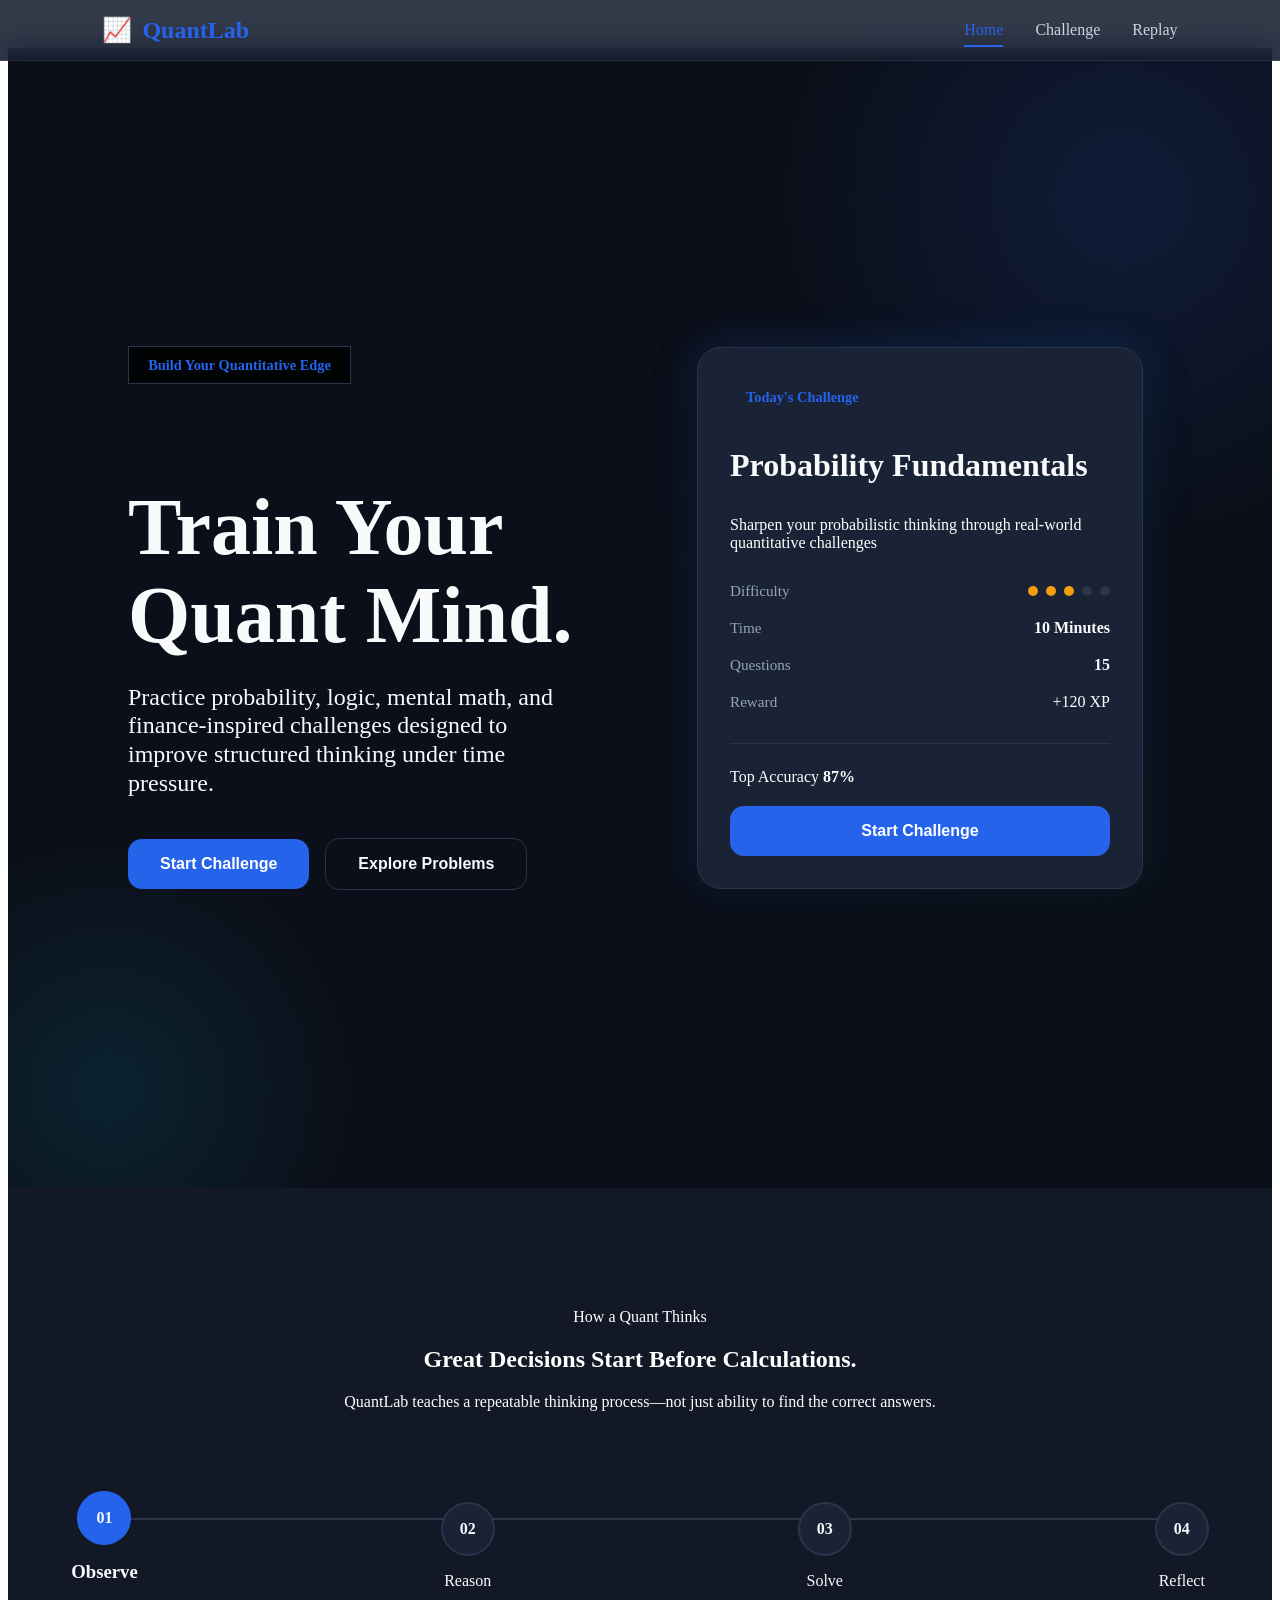
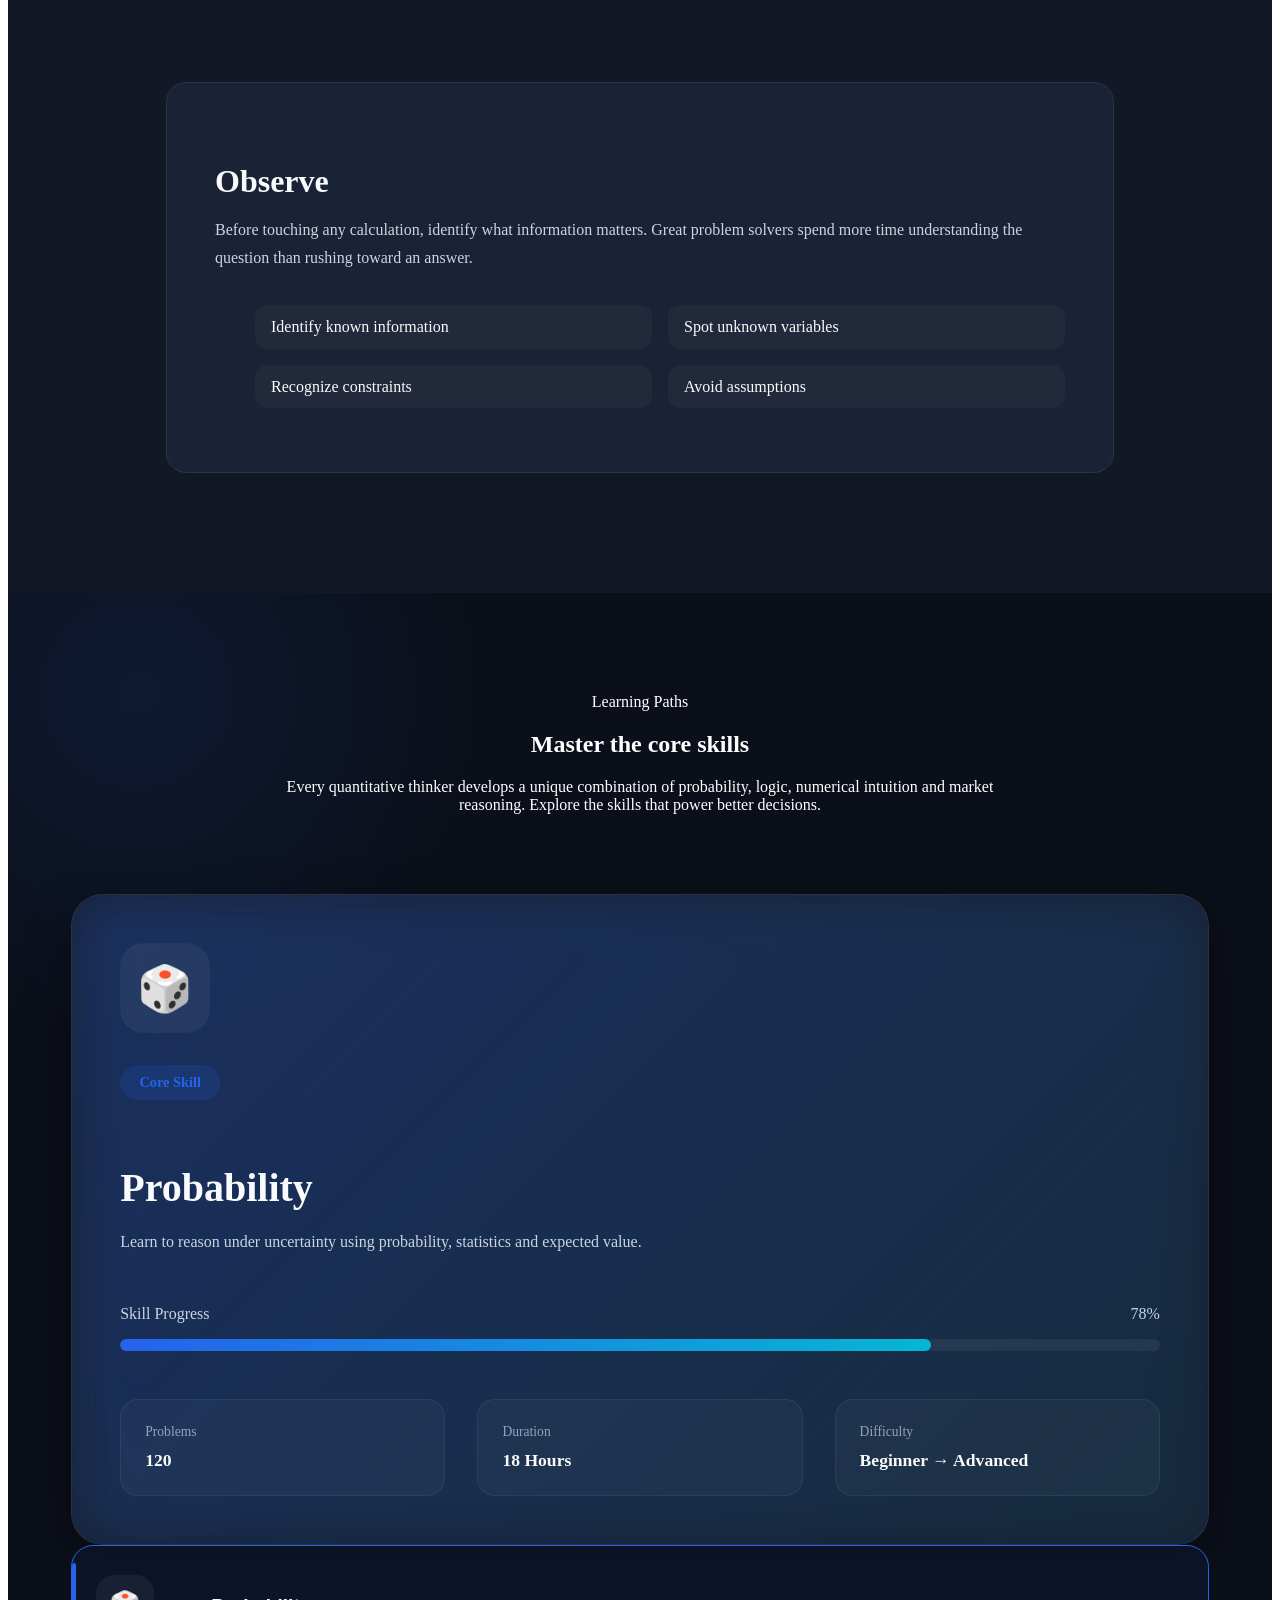
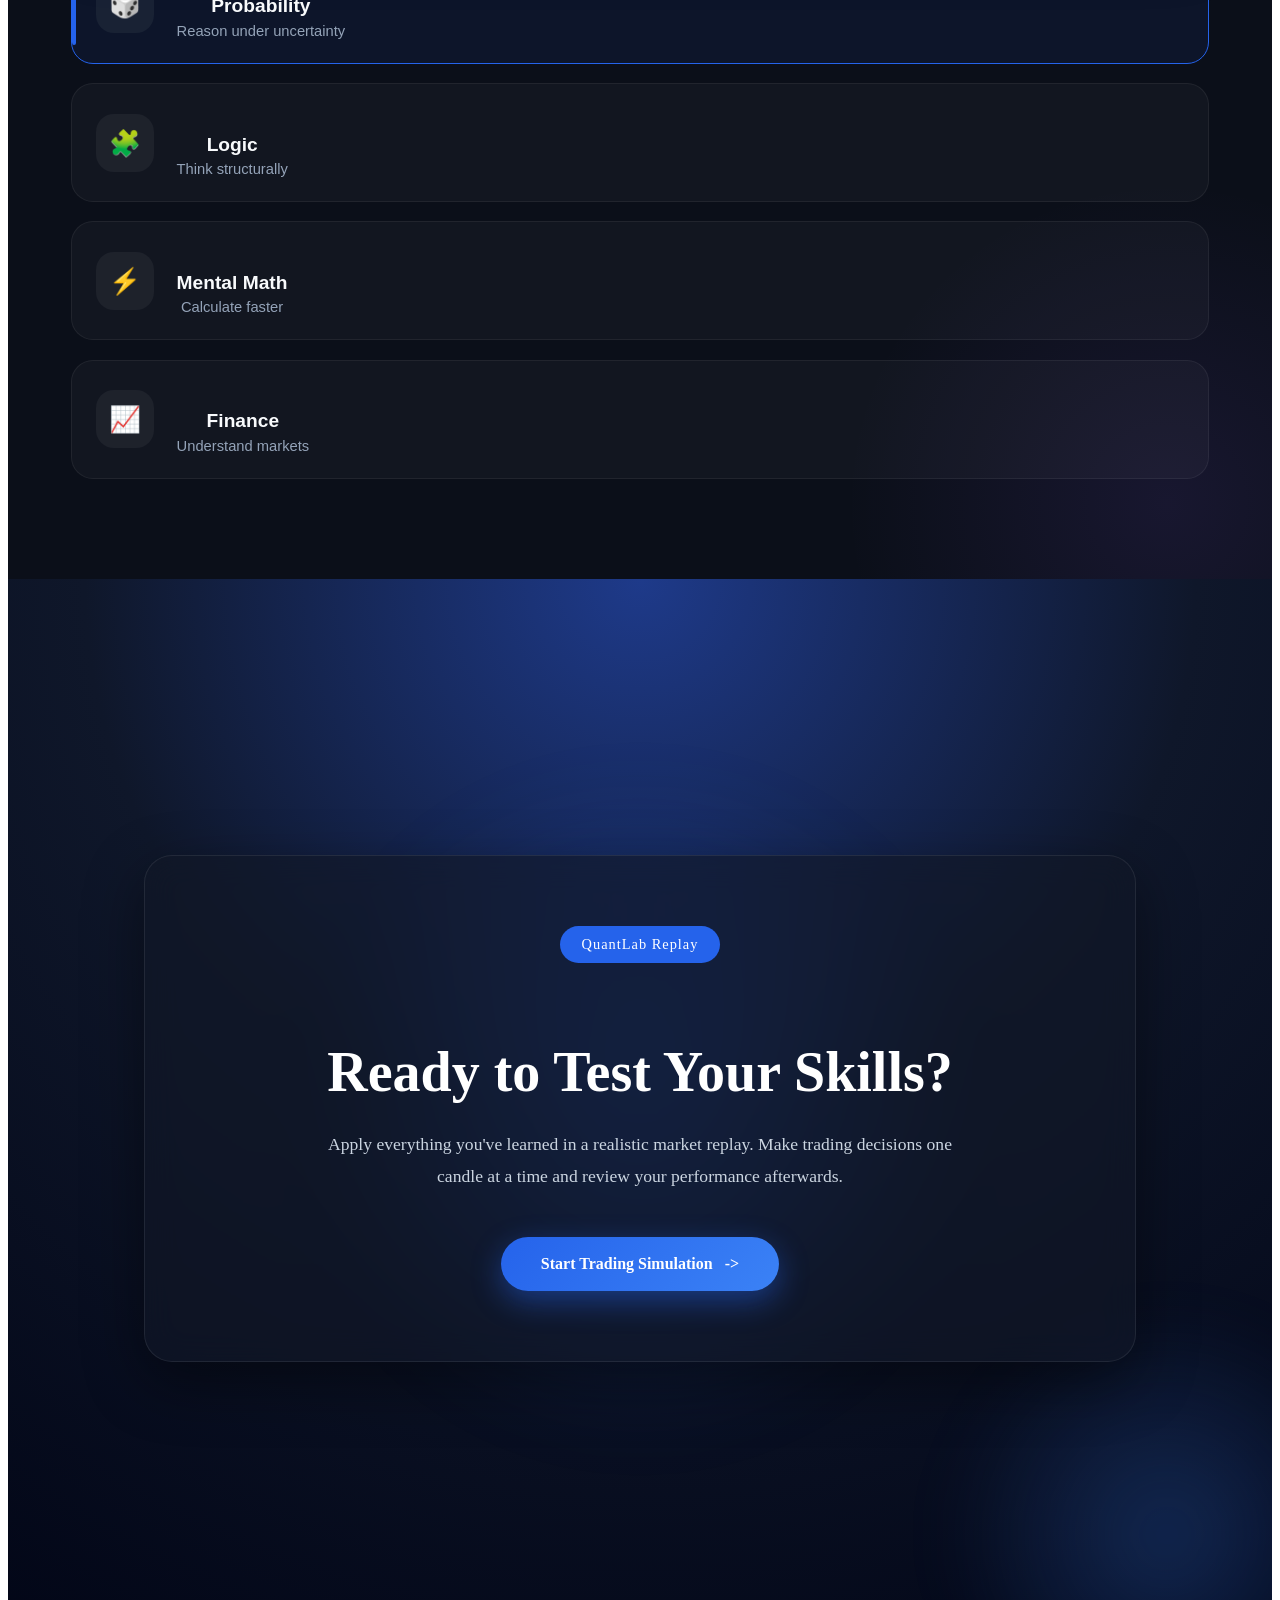
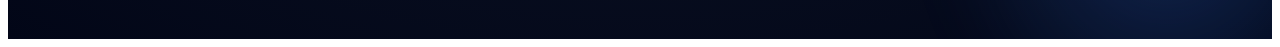
==== commit ad637ea2: "feat:Implemented daily challenge progress ,XP tracking ,session flow and submission validation" ====
--- a/index.html
+++ b/index.html
@@ -15,11 +15,36 @@
     <link rel="stylesheet" href="css/learning.css">
     <link rel="stylesheet" href="css/skills.css">
     <link rel="stylesheet" href="css/simulator.css">
+
     
     <!-- <link rel="stylesheet" href="css/daily-challenge.css"> -->
 </head>
 <body>
     
+
+
+    <header class="header">
+
+    <div class="logo">
+        📈 <span>QuantLab</span>
+    </div>
+
+    <nav class="nav-links">
+        <a href="index.html" class="active">Home</a>
+        <a href="challenge.html">Challenge</a>
+        <a href="replay.html">Replay</a>
+    </nav>
+
+    </header>
+
+
+
+
+
+
+
+
+
 <main class="main">
 
     <!-- ================= HERO ================= -->
@@ -50,8 +75,14 @@
                     <div class="hero__buttons">
 
                         <button class="btn btn-primary">
+
                             Start Challenge
-                        </button>
+                        </button> 
+                         <!-- <button class="btn btn-primary">
+                            <a href="challenge.html">Start Challenge</a>
+                            
+                            
+                        </button> -->
 
                         <button class="btn btn-secondary">
                             Explore Problems
@@ -488,6 +519,8 @@
 
     <script src="js/challenges.js"></script>
     <script src="js/main.js"></script>
+    <script src="challenge.html"></script>
+   
    
     
 </body>
--- a/css/global.css
+++ b/css/global.css
@@ -1,4 +1,5 @@
 body{
+    padding-top: 40px;
     color: white;
 }
 
--- a/css/header.css
+++ b/css/header.css
@@ -0,0 +1,111 @@
+/* ===========================
+   GLOBAL HEADER
+=========================== */
+
+.header{
+    position: fixed;
+    top: 0;
+    left: 0;
+    width: 100%;
+
+    display: flex;
+    justify-content: space-between;
+    align-items: center;
+
+    padding: 16px 8%;
+
+    background: rgba(15, 23, 42, 0.85);
+    backdrop-filter: blur(14px);
+
+    border-bottom: 1px solid rgba(255,255,255,0.08);
+
+    z-index: 1000;
+    box-sizing: border-box;
+}
+
+/* Logo */
+
+.logo{
+    display: flex;
+    align-items: center;
+    gap: 10px;
+
+    font-size: 1.5rem;
+    font-weight: 700;
+
+    color: var(--text-primary);
+}
+
+.logo span{
+    color: var(--primary-color);
+}
+
+/* Navigation */
+
+.nav-links{
+    display: flex;
+    align-items: center;
+    gap: 32px;
+}
+
+.nav-links a{
+    text-decoration: none;
+    color: var(--text-secondary);
+
+    font-size: 1rem;
+    font-weight: 500;
+
+    transition: all .25s ease;
+    position: relative;
+}
+
+.nav-links a:hover{
+    color: var(--primary-color);
+}
+
+/* Active Link */
+
+.nav-links a.active{
+    color: var(--primary-color);
+}
+
+.nav-links a::after{
+    content: "";
+
+    position: absolute;
+    left: 0;
+    bottom: -8px;
+
+    width: 0;
+    height: 2px;
+
+    background: var(--primary-color);
+
+    transition: width .25s ease;
+}
+
+.nav-links a:hover::after,
+.nav-links a.active::after{
+    width: 100%;
+}
+
+/* Mobile */
+
+@media (max-width:768px){
+
+    .header{
+        padding: 14px 5%;
+        flex-direction: column;
+        gap: 15px;
+    }
+
+    .nav-links{
+        gap: 20px;
+        flex-wrap: wrap;
+        justify-content: center;
+    }
+
+    .logo{
+        font-size: 1.3rem;
+    }
+}
--- a/css/responsive.css
+++ b/css/responsive.css
@@ -0,0 +1,19 @@
+@media(max-width:900px){
+
+.analytics-grid{
+
+grid-template-columns:repeat(2,1fr);
+
+}
+
+}
+
+@media(max-width:600px){
+
+.analytics-grid{
+
+grid-template-columns:1fr;
+
+}
+
+}
--- a/css/skills.css
+++ b/css/skills.css
@@ -1,4 +1,5 @@
 .skills{
+    
     position: relative;
     overflow: hidden;
     background: var(--bg-primary);
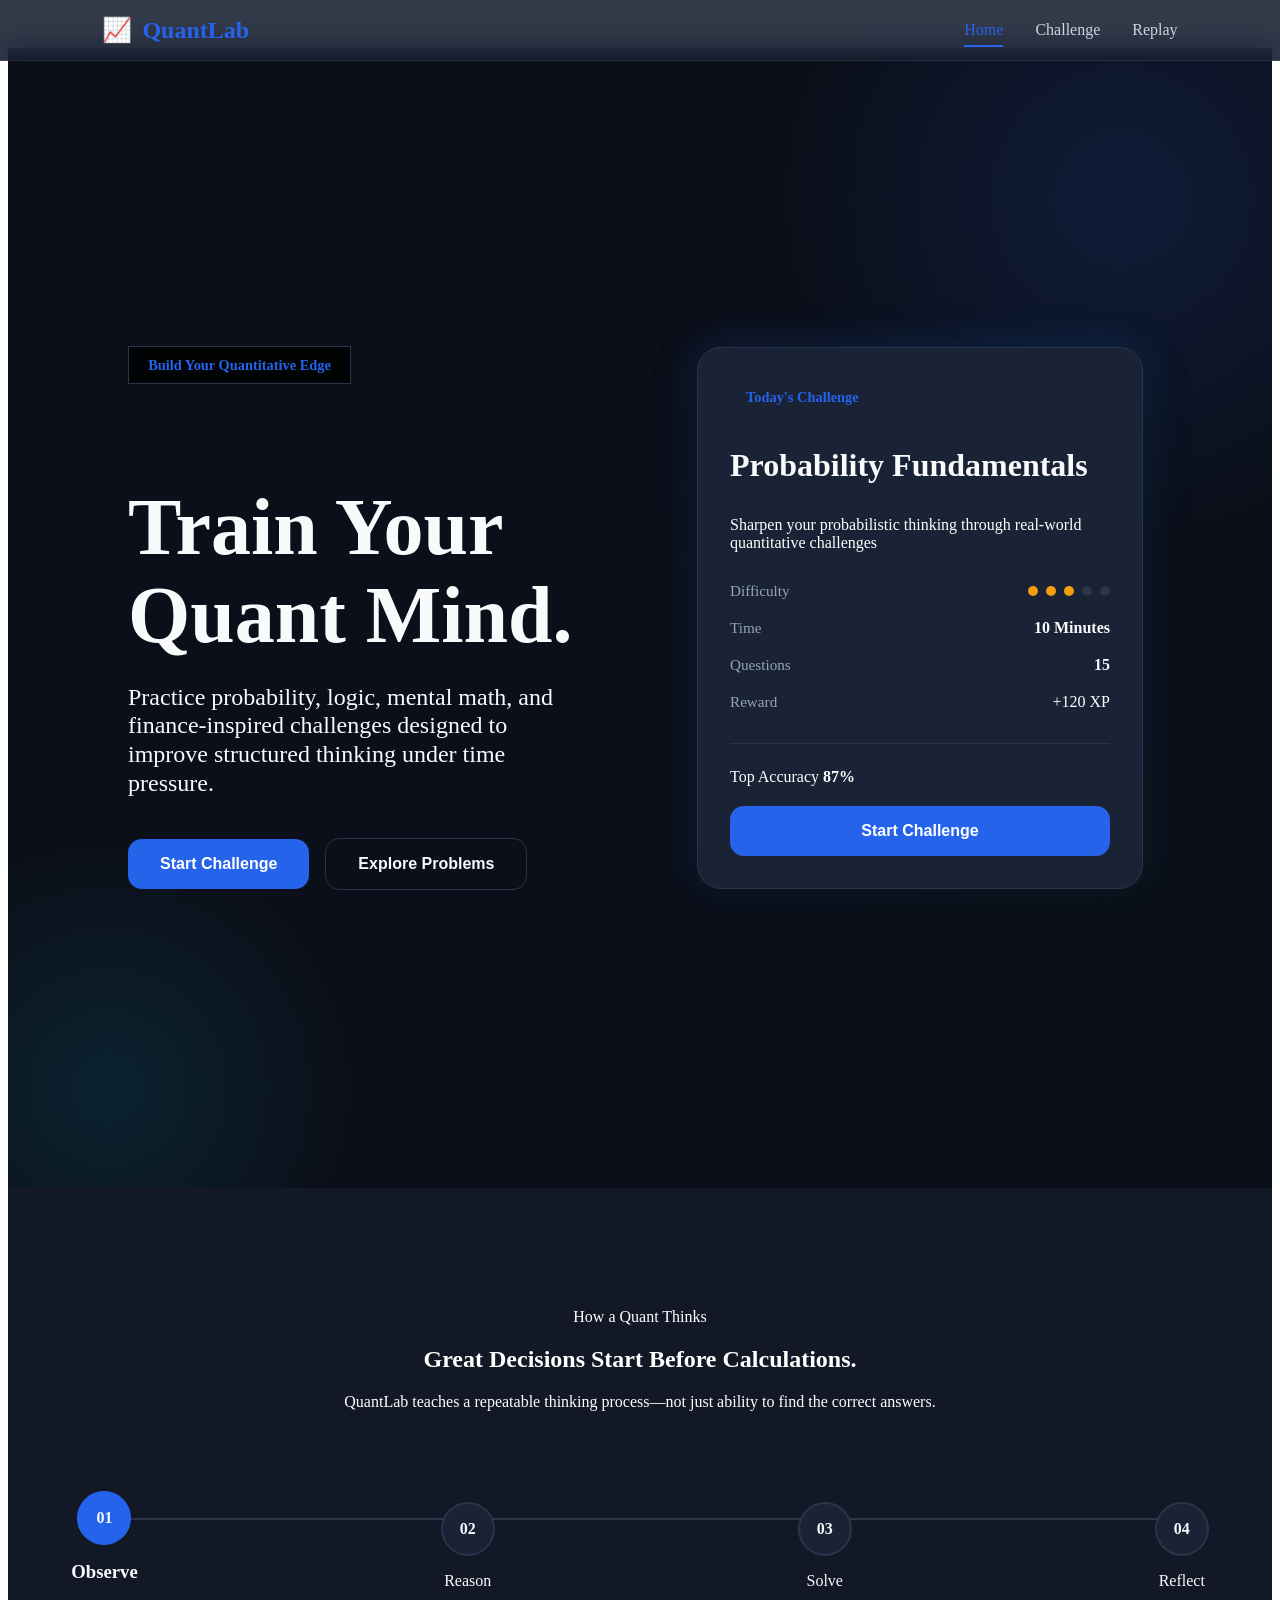
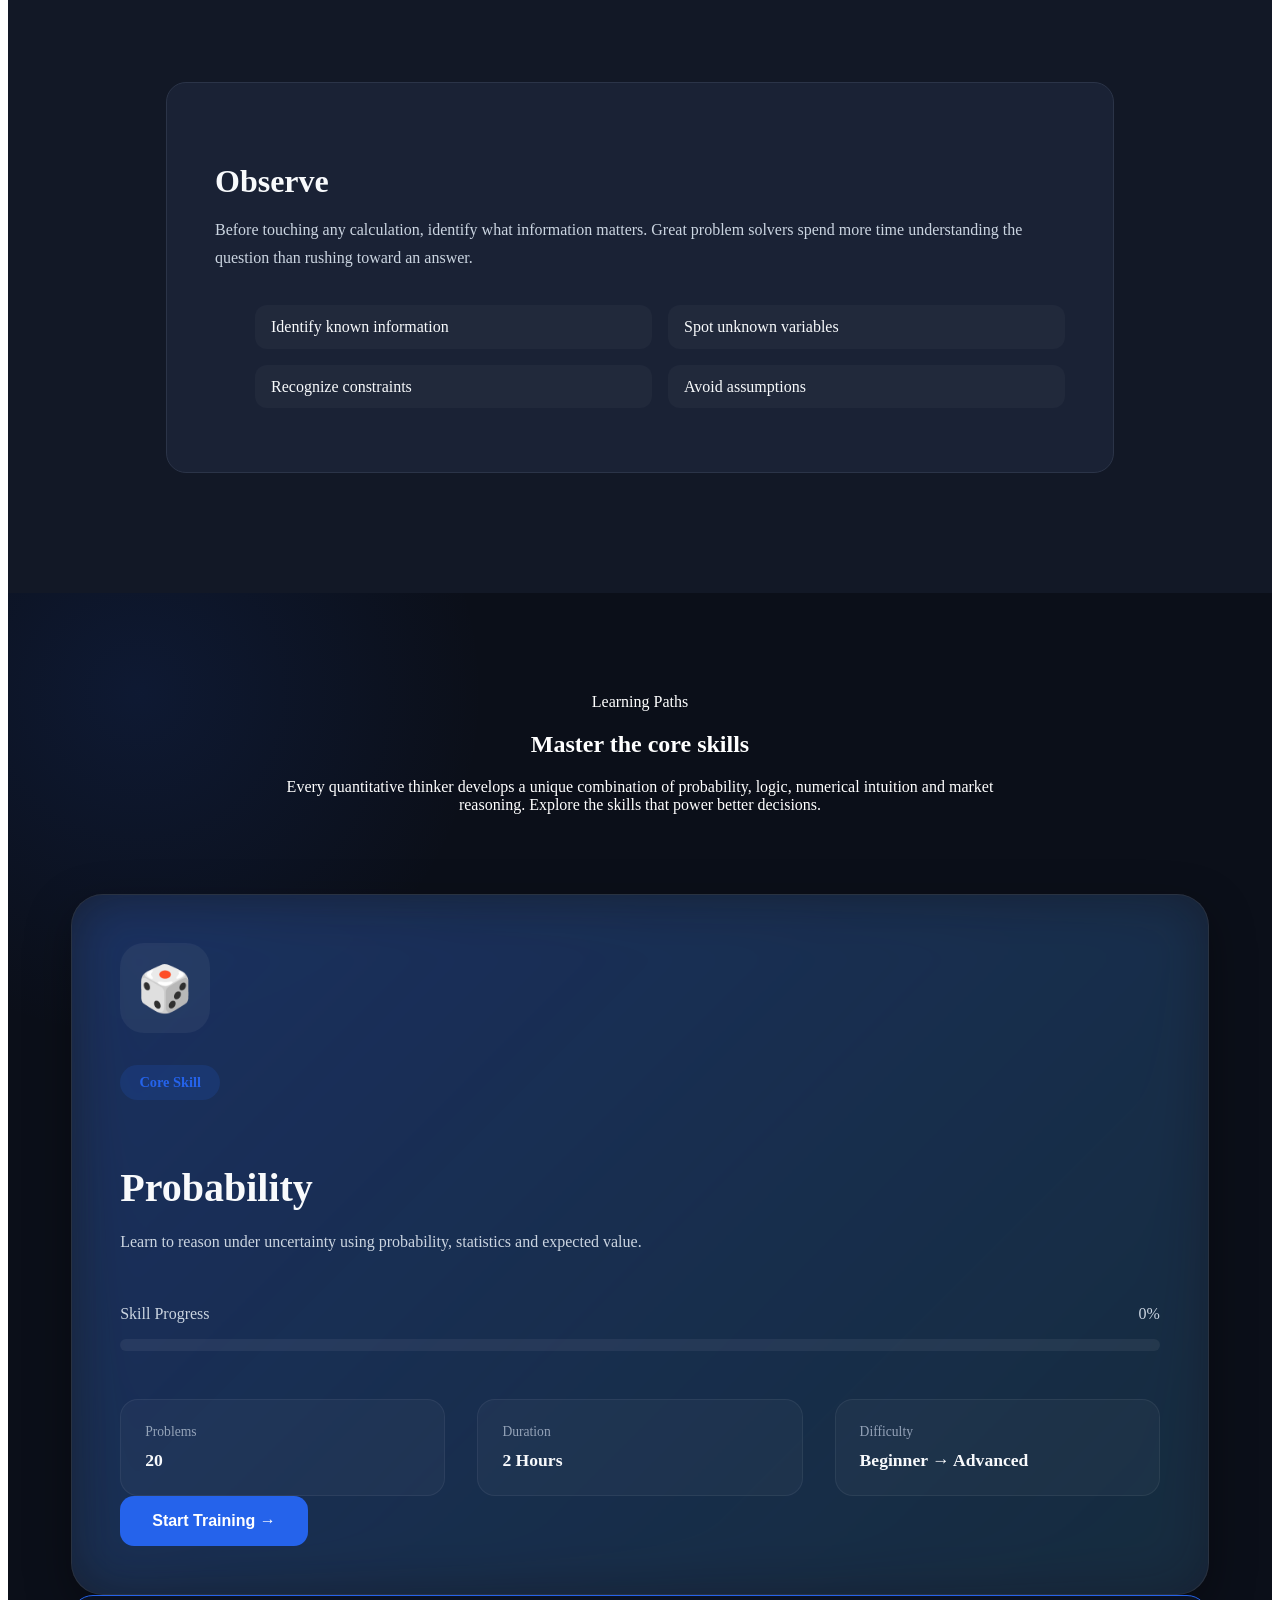
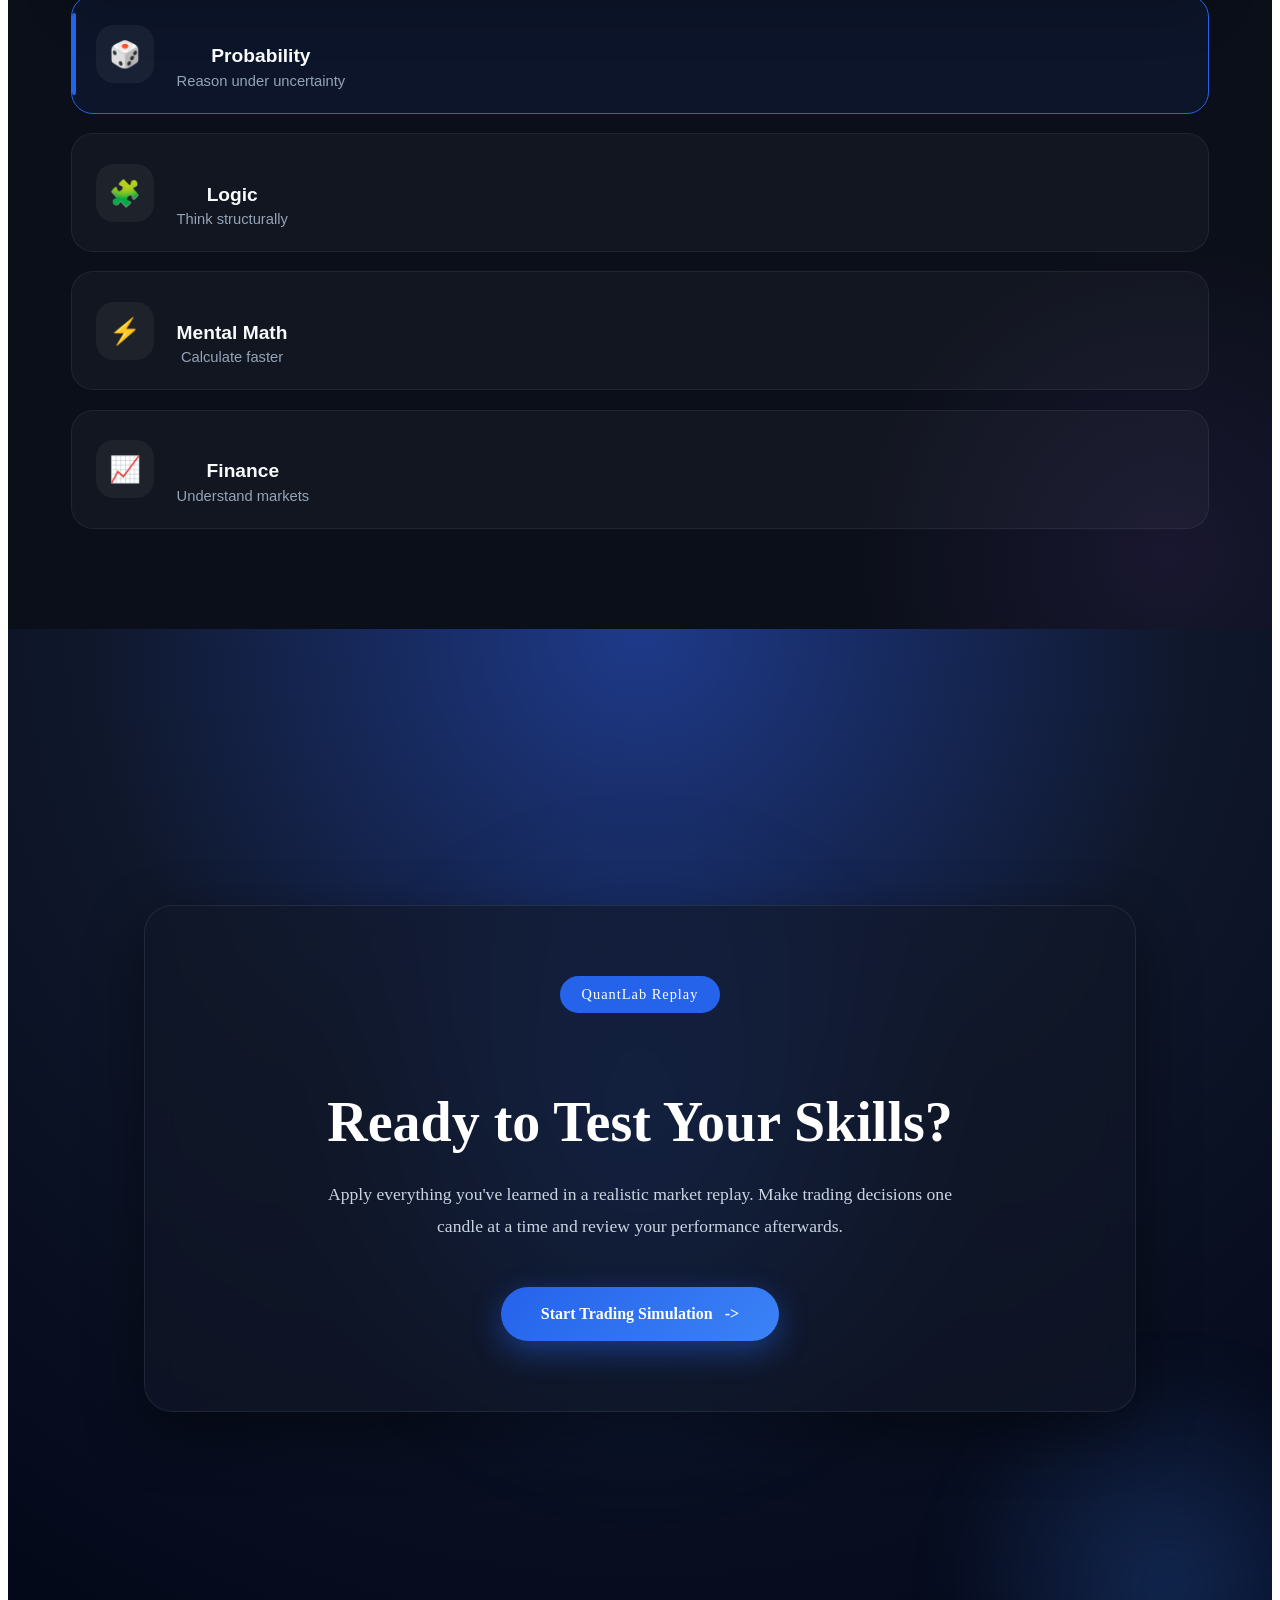
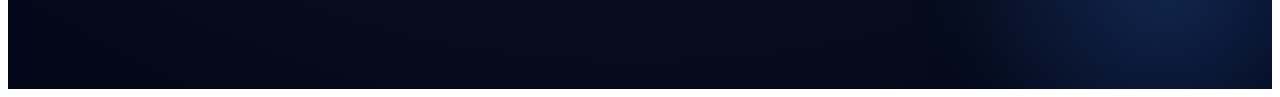
==== commit bba37794: "feat:added all other topics logic, mentalmath,finance with probabilty also made ui little bettere" ====
--- a/index.html
+++ b/index.html
@@ -311,6 +311,17 @@
         <div class="skills__wrapper">
             <!-- LEFT -->
              <div class="skills__module">
+
+
+
+
+
+
+
+
+
+
+
                 <div class="module__icon" id="moduleIcon">🎲</div>
                 <span  class="module__badge" id="moduleBadge">Core skill</span>
                 <h3 id="moduleTitle">Probability</h3>
@@ -382,6 +393,14 @@
 
 
              </div>
+            <div class="module__actions">
+                <button
+                    id="openTrainingBtn"
+                    class="btn btn-primary">
+                    Start Training →
+                </button>
+            </div>
+
         </div>
         <!-- RIGHT -->
          <div class="skills__selector">
@@ -418,7 +437,7 @@
                 </button>
                 <button
                     class="skill-item"
-                    data-skill="math">
+                    data-skill="mentalmath">
 
                     <span>⚡</span>
 
@@ -518,9 +537,14 @@
 
 
     <script src="js/challenges.js"></script>
+    <script src="js/skills/skills.js"></script>
+<script src="js/skills/skillUI.js"></script>
+<script src="js/main.js"></script>
+    <!-- <script src="js/skills/skills.js"></script>
+    <script src="js/skills/skillUI.js"></script>
     <script src="js/main.js"></script>
     <script src="challenge.html"></script>
-   
+    -->
    
     
 </body>
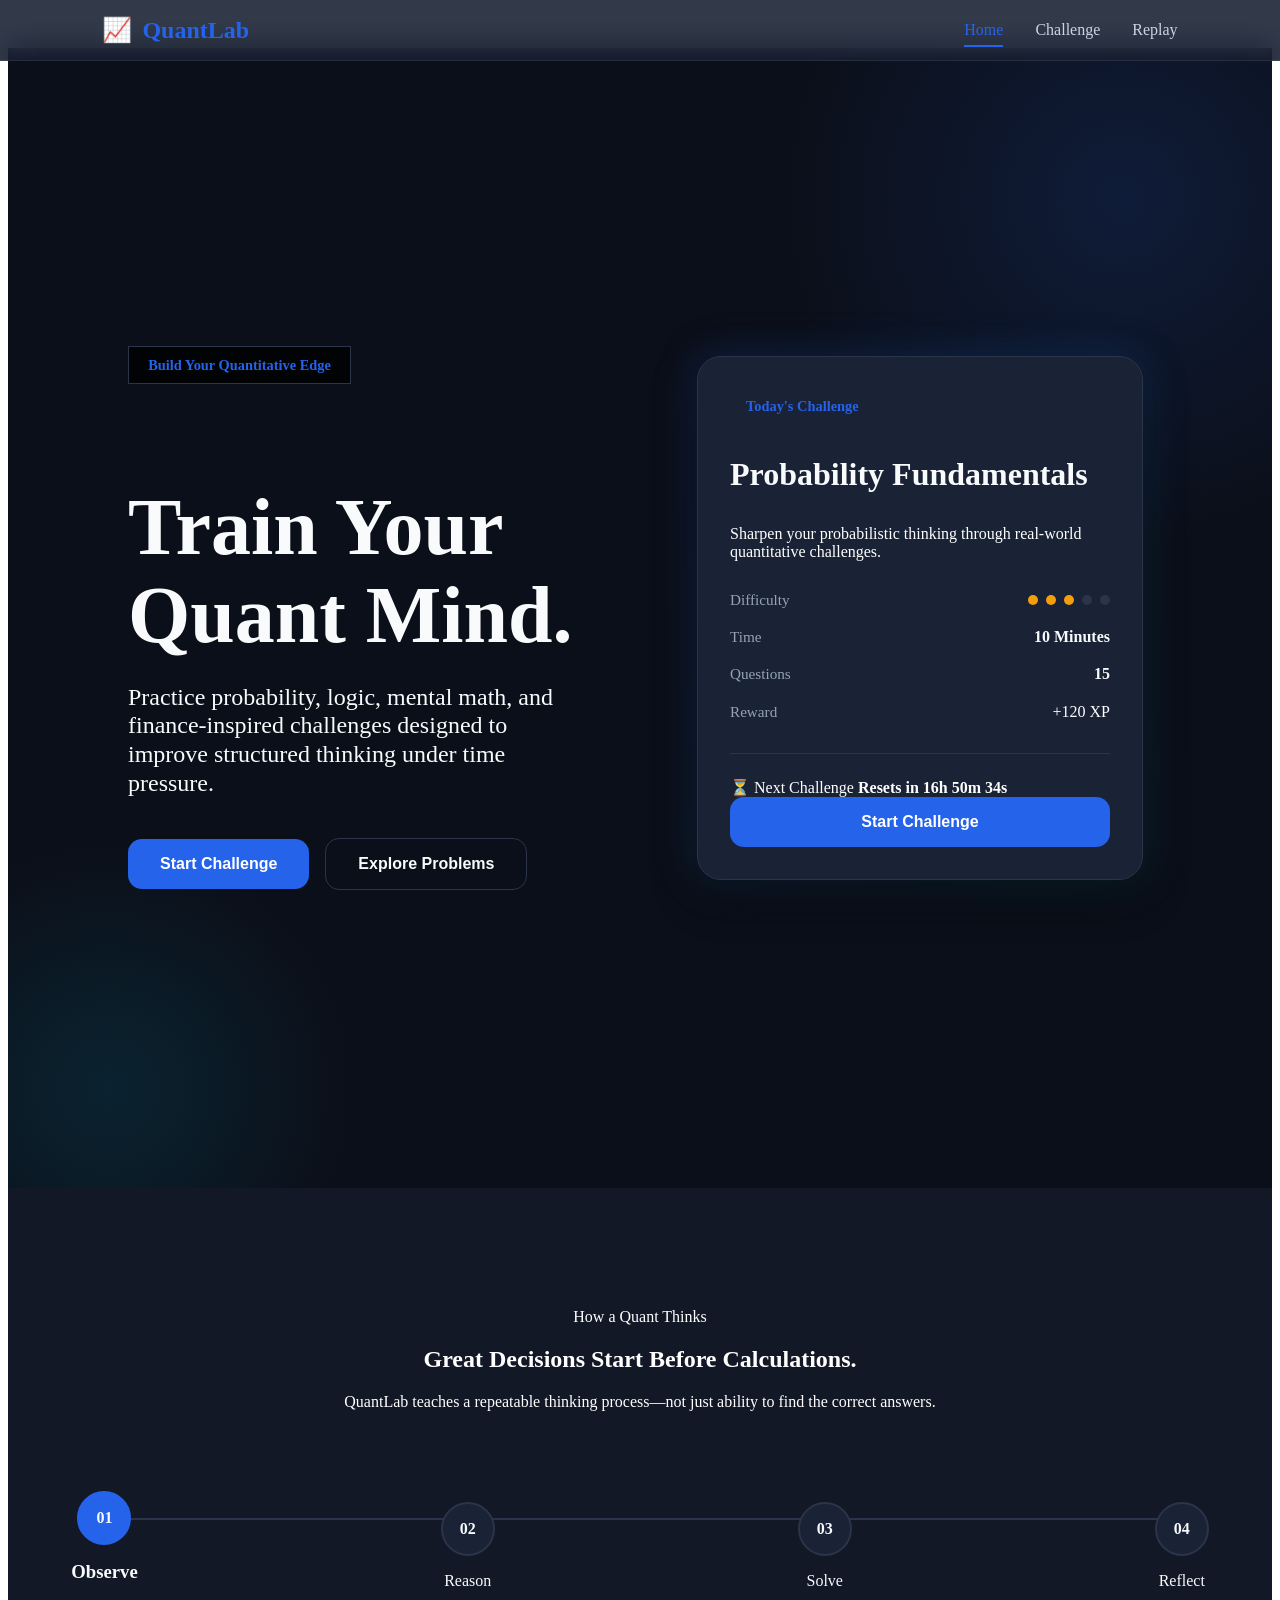
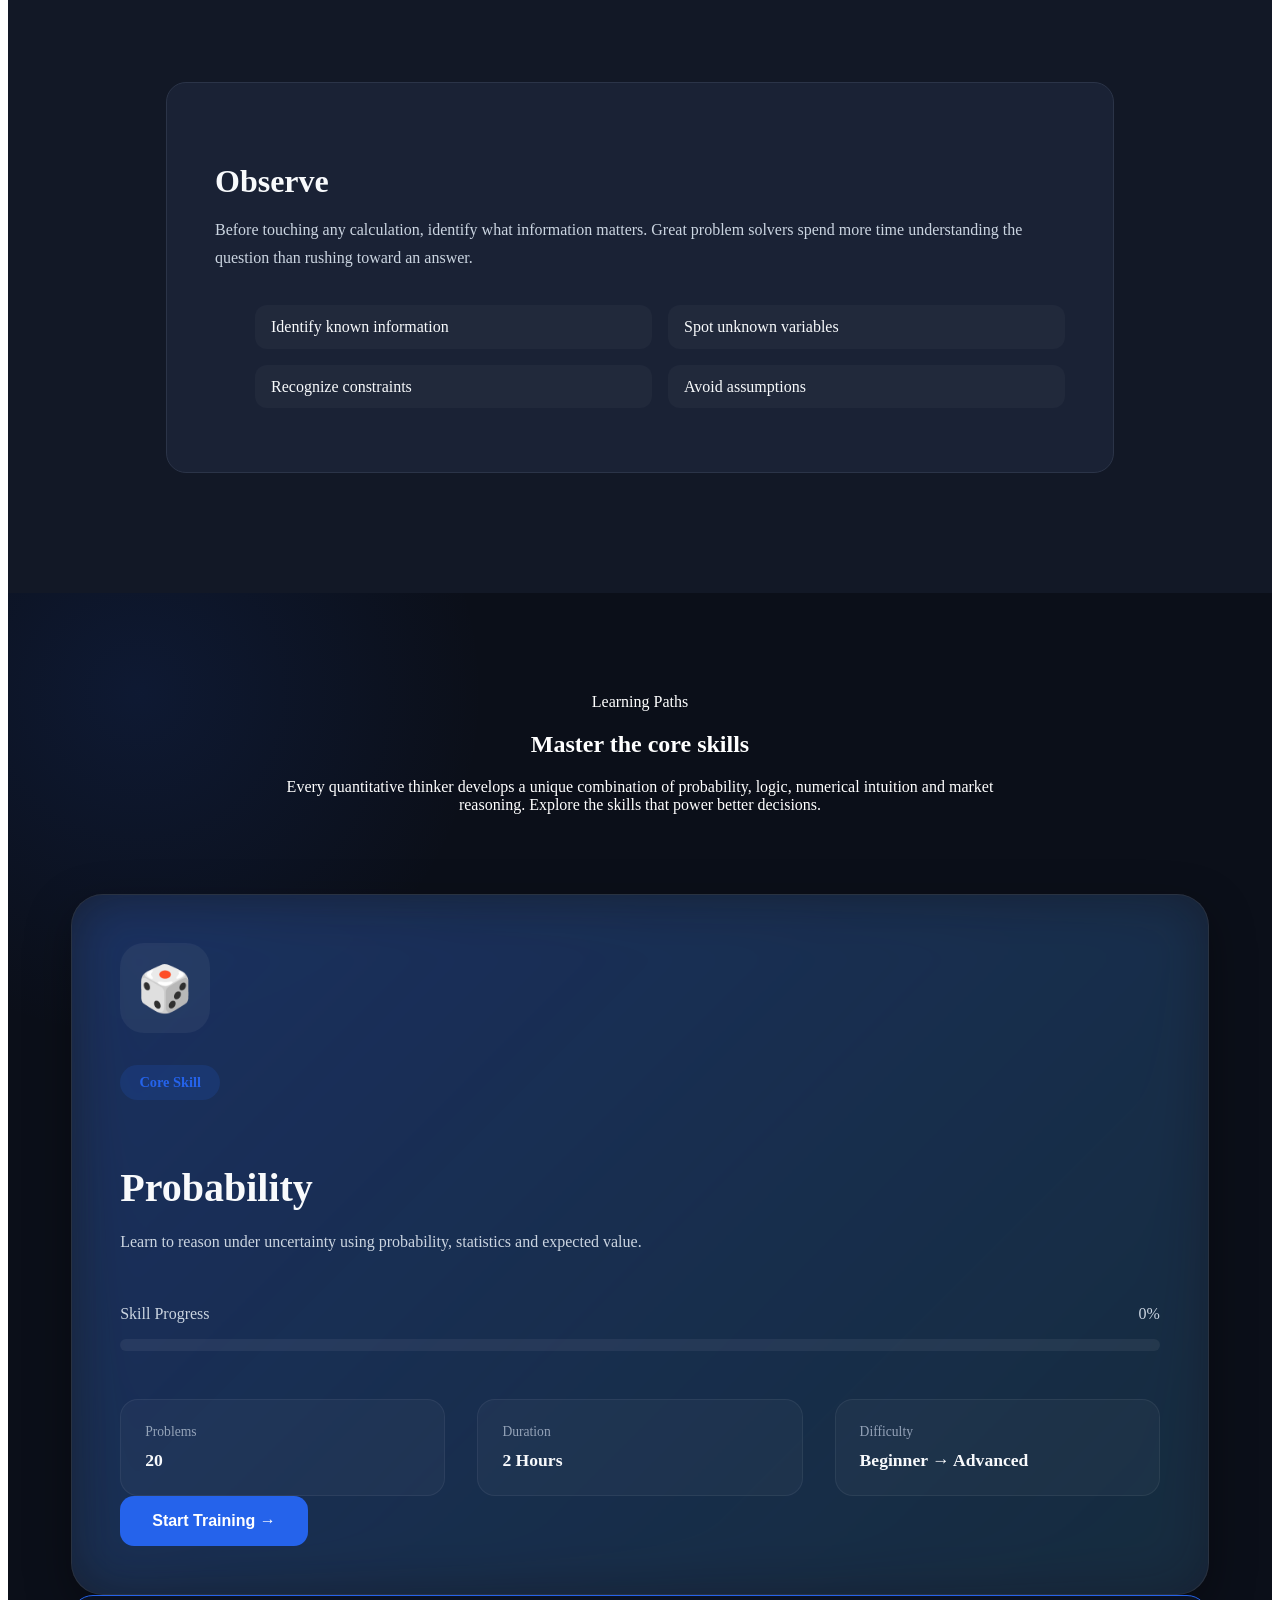
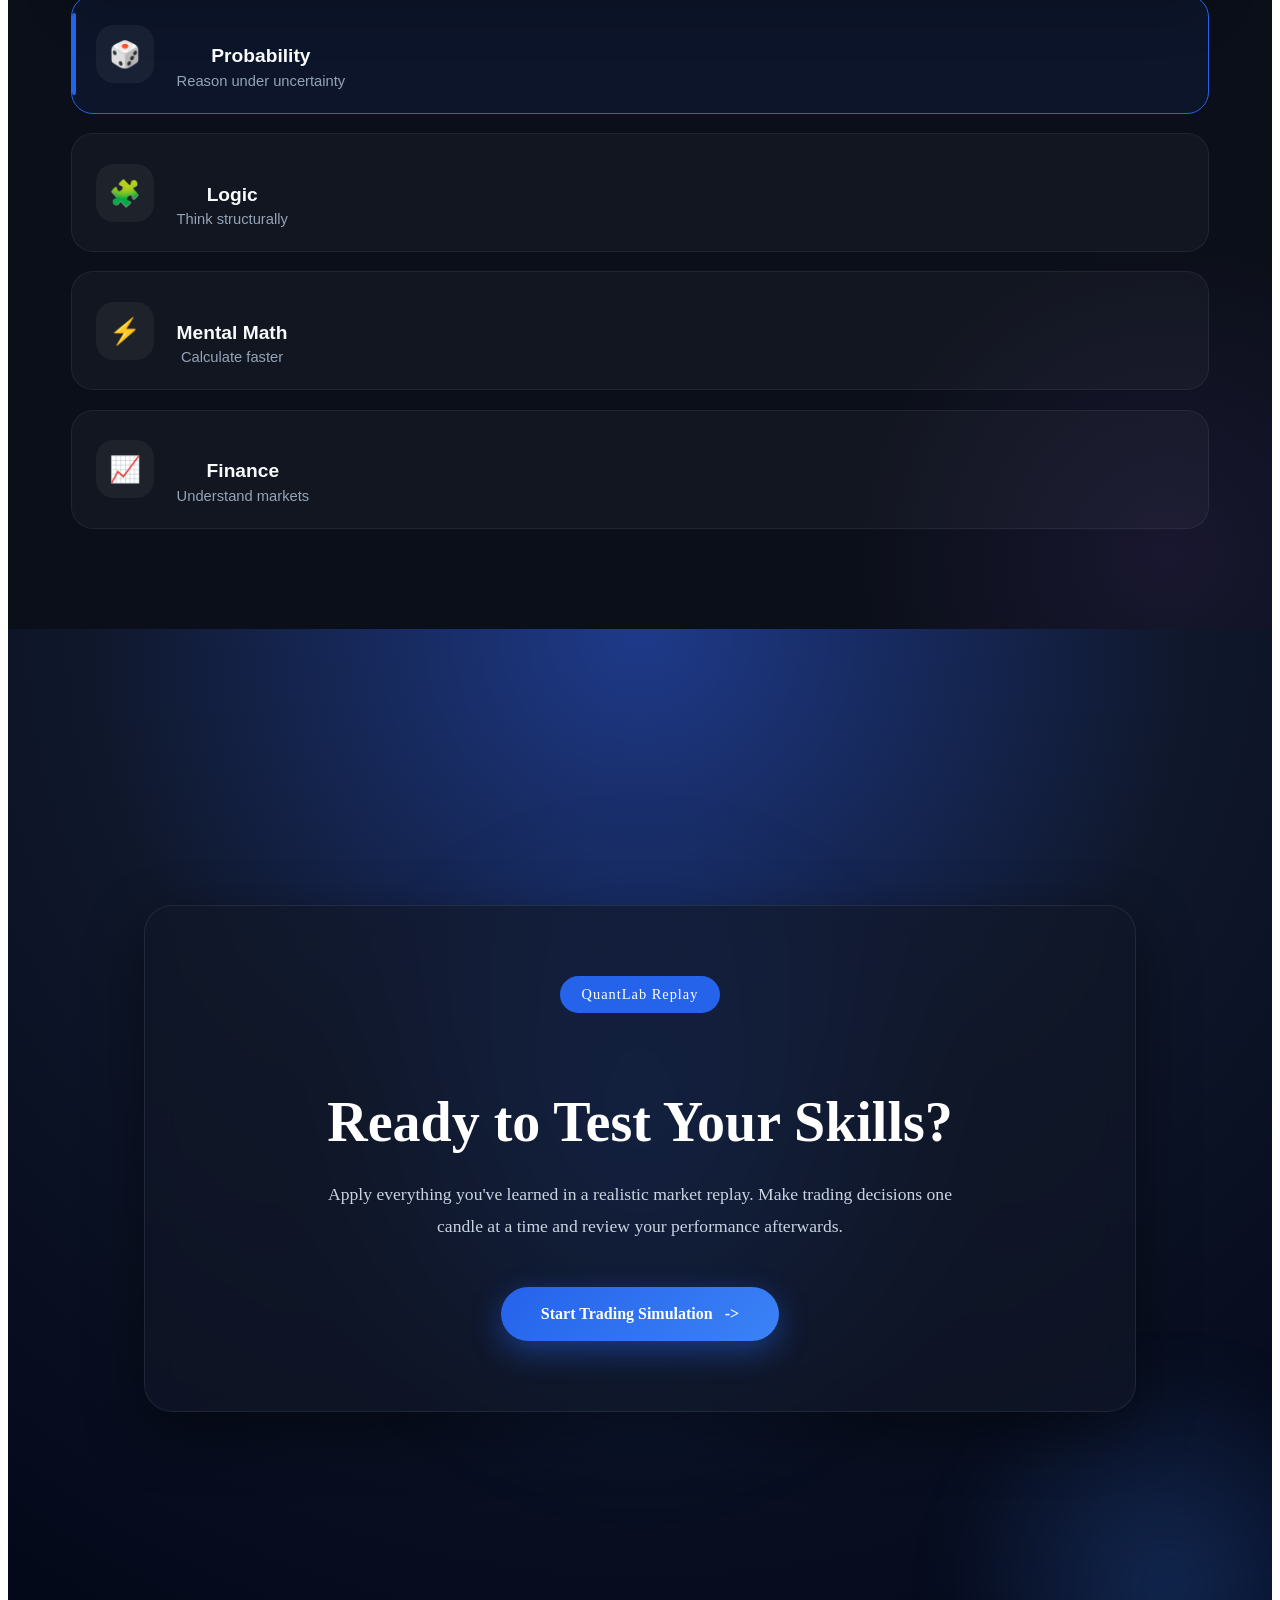
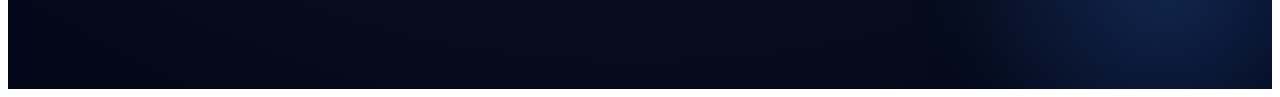
==== commit b9d234e2: "feat:completed MVP" ====
--- a/index.html
+++ b/index.html
@@ -74,7 +74,8 @@
 
                     <div class="hero__buttons">
 
-                        <button class="btn btn-primary">
+                        <button class="btn btn-primary"
+                        onclick="window.location.href='challenge.html'">
 
                             Start Challenge
                         </button> 
@@ -84,10 +85,31 @@
                             
                         </button> -->
 
-                        <button class="btn btn-secondary">
+                        <!-- <button class="btn btn-secondary"
+                        onClick="document.getElementById('redirect').scrollIntoView({behavior:'smooth'});">
+                            Explore Problems
+                        </button> -->
+
+
+
+
+
+
+                        <button
+                            class="btn btn-secondary"
+                            onclick="
+                                console.log('Button Clicked');
+                                document.getElementById('redirect').scrollIntoView({
+                                    behavior: 'smooth'
+                                });
+                            ">
                             Explore Problems
                         </button>
 
+
+
+
+
                     </div>
 
                 </div>
@@ -95,7 +117,7 @@
                 <!-- Right Side -->
 
                <!-- Right Side -->
-
+<!-- 
                 <div class="hero__right">
 
                     <div class="hero-card">
@@ -134,9 +156,9 @@
 
                                     </div> 
 
-                                    <!-- <span class="stat__value medium">
+                                     <span class="stat__value medium">
                                         Medium
-                                    </span> -->
+                                    </span> 
 
                                 </div>
 
@@ -182,9 +204,9 @@
 
                         <div class="hero-card__footer">
 
-                            <!-- <p>
+                             <p>
                                 🚀 Ready to test your reasoning?
-                            </p> -->
+                            </p>
                             <div class="hero-card__accuracy">
 
                                 <span>
@@ -205,7 +227,124 @@
 
                     </div>
 
+                </div> -->
+
+
+
+
+
+
+
+                <div class="hero__right">
+
+                        <div class="hero-card">
+
+                            <div class="hero-card__header">
+
+                                <span class="hero-card__badge">
+                                    Today's Challenge
+                                </span>
+
+                            </div>
+
+                            <div class="hero-card__body">
+
+                                <h3 class="hero-card__title">
+                                    Probability Fundamentals
+                                </h3>
+
+                                <p>
+                                    Sharpen your probabilistic thinking through real-world
+                                    quantitative challenges.
+                                </p>
+
+                                <div class="hero-card__stats">
+
+                                    <div class="stat">
+
+                                        <span class="stat__label">
+                                            Difficulty
+                                        </span>
+
+                                        <div class="difficulty">
+
+                                            <span class="difficulty__dot active"></span>
+                                            <span class="difficulty__dot active"></span>
+                                            <span class="difficulty__dot active"></span>
+                                            <span class="difficulty__dot"></span>
+                                            <span class="difficulty__dot"></span>
+
+                                        </div>
+
+                                    </div>
+
+                                    <div class="stat">
+
+                                        <span class="stat__label">
+                                            Time
+                                        </span>
+
+                                        <span class="stat__value">
+                                            10 Minutes
+                                        </span>
+
+                                    </div>
+
+                                    <div class="stat">
+
+                                        <span class="stat__label">
+                                            Questions
+                                        </span>
+
+                                        <span class="stat__value">
+                                            15
+                                        </span>
+
+                                    </div>
+
+                                    <div class="stat">
+
+                                        <span class="stat__label">
+                                            Reward
+                                        </span>
+
+                                        <span class="stat__reward">
+                                            +120 XP
+                                        </span>
+
+                                    </div>
+
+                                </div>
+
+                            </div>
+
+                            <div class="hero-card__footer">
+
+                                <div class="hero-card__countdown">
+
+                                    <span class="countdown__label">
+                                        ⏳ Next Challenge
+                                    </span>
+
+                                    <strong id="dailyChallengeTimer">
+                                        Loading...
+                                    </strong>
+
+                                </div>
+
+                                <button
+                                    class="btn btn-primary"
+                                    onclick="window.location.href='challenge.html'">
+
+                                    Start Challenge
+
+                                </button>
+
+                            </div>
+
                 </div>
+
+</div>
 
             </div>
 
@@ -299,7 +438,7 @@
 
 
 <!-- ================= DAILY CHALLENGE ================= -->
-<section class="skills section">
+<section class="skills section" id="redirect">
     <div class="container">
         <div class="skills__header">
             <span class="skills__badge">Learning Paths</span>
--- a/css/theme.css
+++ b/css/theme.css
@@ -88,4 +88,8 @@
     --transition:.3s ease;
     --transition-slow:.5s ease;
 
+}
+
+html {
+    scroll-behavior: smooth;
 }
